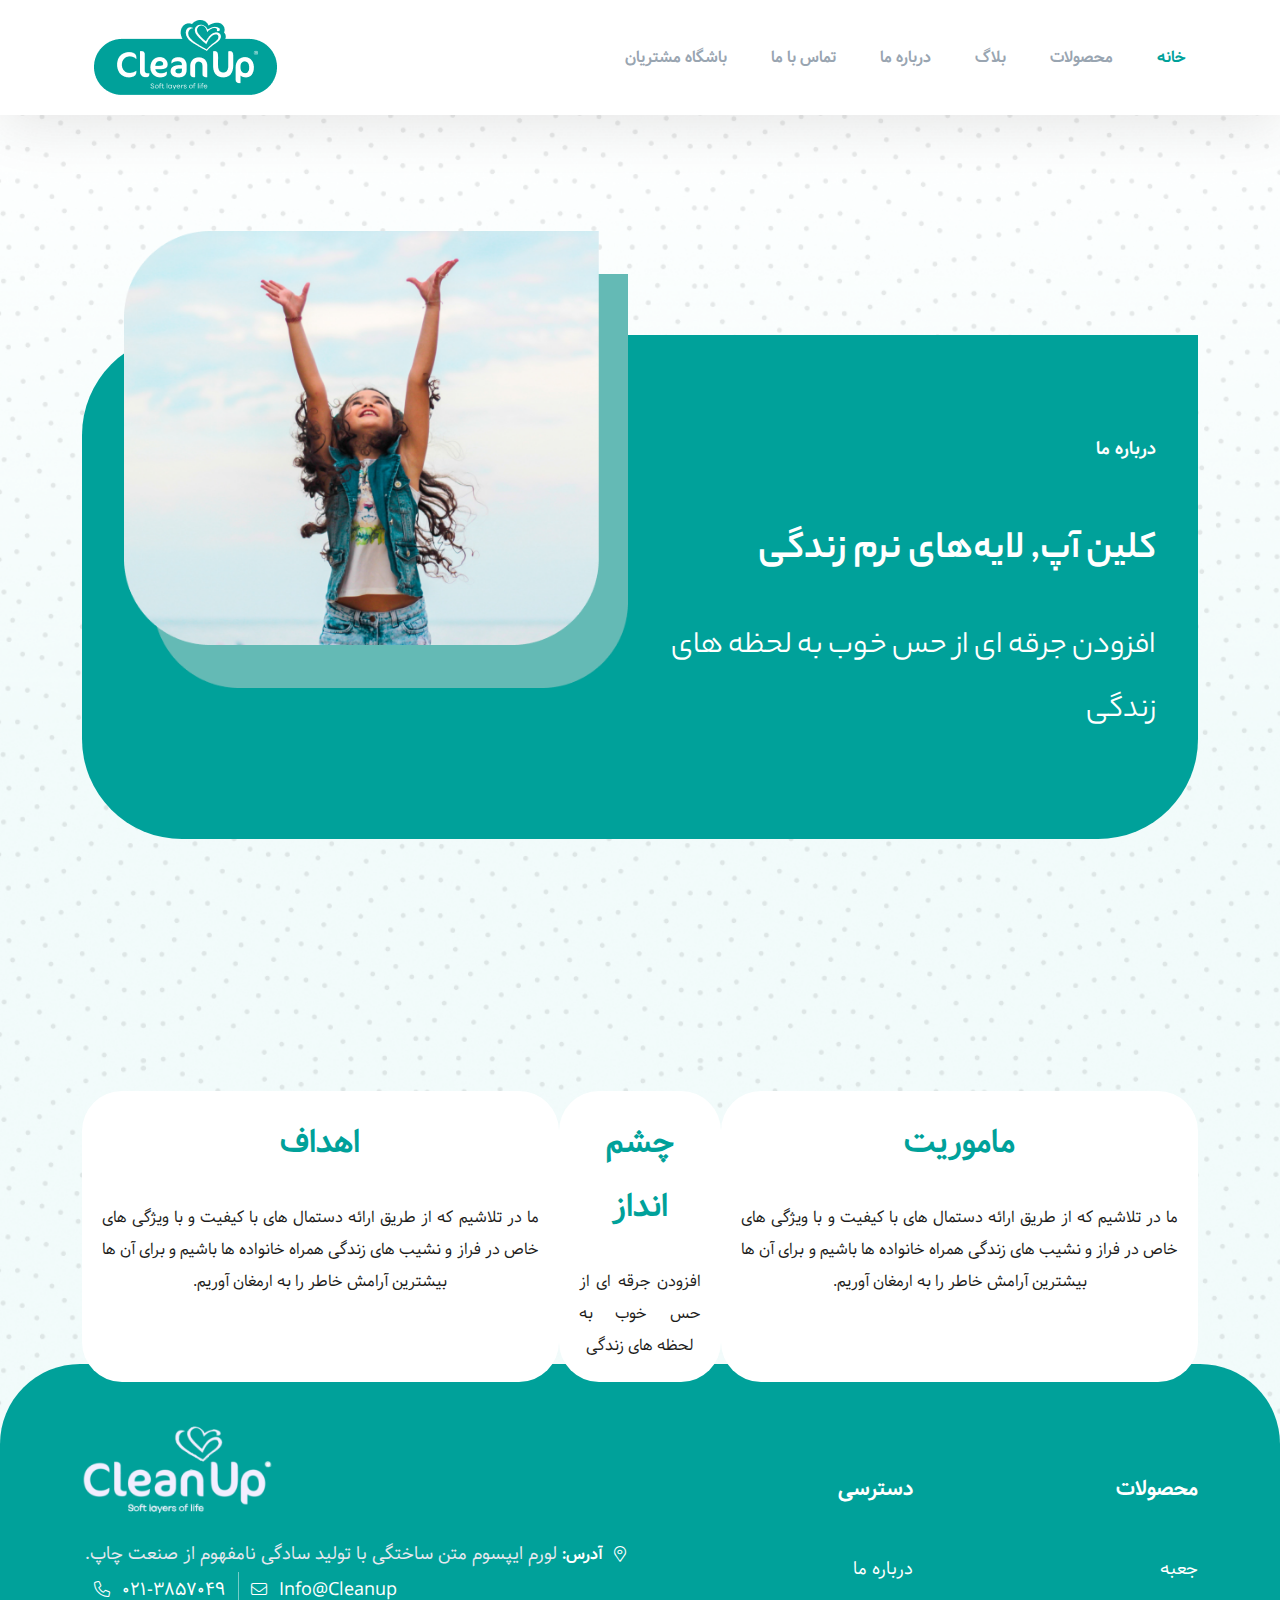
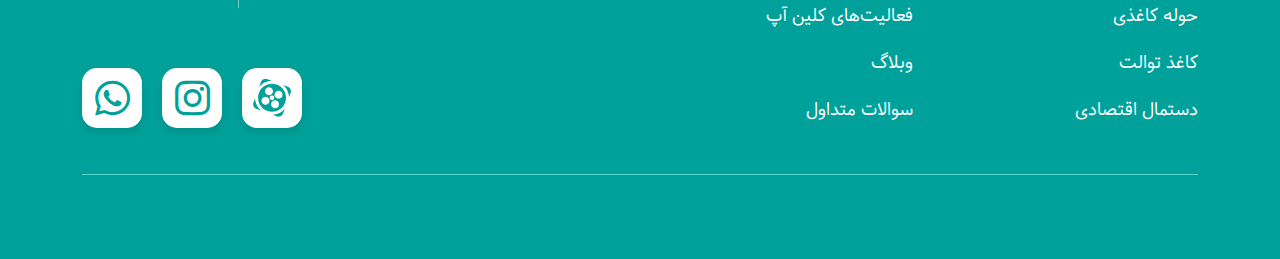
==== aboutUs.html @ 45593519 "commit v7" ====
<html lang="fa">
  <head>
    <meta charset="UTF-8" />
    <meta http-equiv="X-UA-Compatible" content="IE=edge" />
    <meta name="viewport" content="width=device-width, initial-scale=1.0" />
    <title>cleanUp</title>
    <link rel="icon" type="icon" href="assets/images/favicon.png" />
    <link rel="stylesheet" href="assets/css/bootstrap.min.css" />
    <link rel="stylesheet" href="assets/css/swiper.min.css" />
    <link rel="stylesheet" href="assets/css/harmony.css" />
    <link rel="stylesheet" href="assets/css/main.css" />
    <link rel="stylesheet" href="assets/css/responsive.css" />
    <link rel="stylesheet" href="assets/css/aos.css" />
    <style>
      body {
        background-image: url(./assets/images/singlePageBg.png);
        background-repeat: no-repeat;
        background-size: cover;
      }
      footer {
        margin-top: -50px;
      }
    </style>
  </head>
  <body>
    <!-- Design by Harmony Agency -->
    <div class="wrapper">
      <!-- header sticky -->
      <header>
        <div class="container">
          <nav class="mobileNav mobile">
            <i class="fa-solid fa-bars"></i>
            <a class="navbar-brand" href="#">
              <img src="assets/images/logo.png" loading="lazy" />
            </a>
          </nav>
          <!-- navbar -->
          <nav class="navbar desktop">
            <div class="container">
              <div class="navItems">
                <a href="#" class="active">خانه</a>
                <a href="#" data-toggle="collapse" data-target="#products"
                  >محصولات</a
                >
                <a href="#">بلاگ</a>
                <a href="#">درباره ما</a>
                <a href="#">تماس با ما</a>
                <a href="#">باشگاه مشتریان</a>
              </div>
              <a class="navbar-brand" href="#">
                <img src="assets/images/logo.png" loading="lazy" />
              </a>
            </div>
          </nav>
        </div>
      </header>

      <section id="starter">
        <div class="container">
          <div class="content">
            <div class="row">
              <div class="col-md-6">
                <p class="title">درباره ما</p>
                <h1 class="aboutUsTitle">کلین آپ, لایه‌های نرم زندگی</h1>
                <p class="aboutUsCaption">
                  افزودن جرقه ای از حس خوب به لحظه های زندگی
                </p>
              </div>
              <div class="col-md-6">
                <img
                  src="assets/images/aboutUsStarter.png"
                  alt=""
                  class="aboutUsImg"
                />
              </div>
            </div>
          </div>
        </div>
      </section>

      <section id="properies">
        <div class="container">
          <div class="content">
            <div class="property">
              <h2>ماموریت</h2>
              <p>
                ما در تلاشیم که از طریق ارائه دستمال های با کیفیت و با ویژگی های
                خاص در فراز و نشیب های زندگی همراه خانواده ها باشیم و برای آن ها
                بیشترین آرامش خاطر را به ارمغان آوریم.
              </p>
            </div>
            <div class="property">
              <h2>چشم انداز</h2>
              <p>افزودن جرقه ای از حس خوب به لحظه های زندگی</p>
            </div>
            <div class="property">
              <h2>اهداف</h2>
              <p>
                ما در تلاشیم که از طریق ارائه دستمال های با کیفیت و با ویژگی های
                خاص در فراز و نشیب های زندگی همراه خانواده ها باشیم و برای آن ها
                بیشترین آرامش خاطر را به ارمغان آوریم.
              </p>
            </div>
          </div>
        </div>
      </section>

      <!-- footer -->
      <footer>
        <div class="container">
          <div class="content">
            <div class="row">
              <div class="col-md-3 desktop">
                <div class="title">محصولات</div>
                <ul>
                  <li><a href="">جعبه</a></li>
                  <li><a href="">حوله کاغذی</a></li>
                  <li><a href="">کاغذ توالت</a></li>
                  <li><a href="">دستمال اقتصادی</a></li>
                </ul>
              </div>
              <div class="col-md-3 desktop">
                <div class="title">دسترسی</div>
                <ul>
                  <li><a href="">درباره ما</a></li>
                  <li><a href="">فعالیت‌های کلین آپ</a></li>
                  <li><a href="">وبلاگ</a></li>
                  <li><a href=""> سوالات متداول</a></li>
                </ul>
              </div>
              <div class="col-md-6">
                <img
                  src="assets/images/logo-footer.png"
                  alt=""
                  class="logo-footer"
                />
                <div class="address">
                  <i class="fa-light fa-location-dot"></i>
                  <p>
                    <strong>آدرس:</strong>
                    لورم ایپسوم متن ساختگی با تولید سادگی نامفهوم از صنعت چاپ.
                  </p>
                </div>
                <div class="connection">
                  <div class="connectionBox">
                    <p>Info@Cleanup</p>
                    <i class="fa-light fa-envelope"></i>
                  </div>
                  <div class="connectionBox">
                    <p>۰۲۱-۳۸۵۷۰۴۹</p>
                    <i class="fa-light fa-phone"></i>
                  </div>
                </div>
                <div class="socials">
                  <div class="socialsBox">
                    <a href="#">
                      <img src="./assets/images/aparat.png" alt="" />
                    </a>
                  </div>
                  <div class="socialsBox">
                    <a href="#">
                      <i class="fa-brands fa-instagram"></i>
                    </a>
                  </div>
                  <div class="socialsBox">
                    <a href="#">
                      <i class="fa-brands fa-whatsapp"></i>
                    </a>
                  </div>
                </div>
              </div>
            </div>
          </div>
          <div class="copyright">
            <a
              href="https://harmony.agency/?utm_source=designbyharmony&amp;utm_medium=badge&amp;utm_campaign=cleanUp-landing"
              target="_blank"
            >
              <span class="hover-company desktop">
                <img
                  src="assets/images/harmony-name.png"
                  loading="lazy"
                  alt=""
                />
              </span>
              <img
                class="harmonyLogo desktop"
                src="assets/images/harmony.png"
                loading="lazy"
                alt=""
              />
              <span class="hover-company desktop">Design by</span>
              <img
                src="assets/images/harmonyLogoMobile.png"
                alt=""
                class="mobile harmonyLogo"
              />
            </a>
          </div>
        </div>
      </footer>
    </div>

    <!-- Design by Harmony Agency -->

    <script src="assets/js/bootstrap.min.js"></script>
    <script src="assets/js/jquery.min.js"></script>
    <script src="assets/js/aos.js"></script>
    <script src="assets/js/swiper.min.js"></script>
    <script src="assets/js/harmony.js"></script>
  </body>
</html>
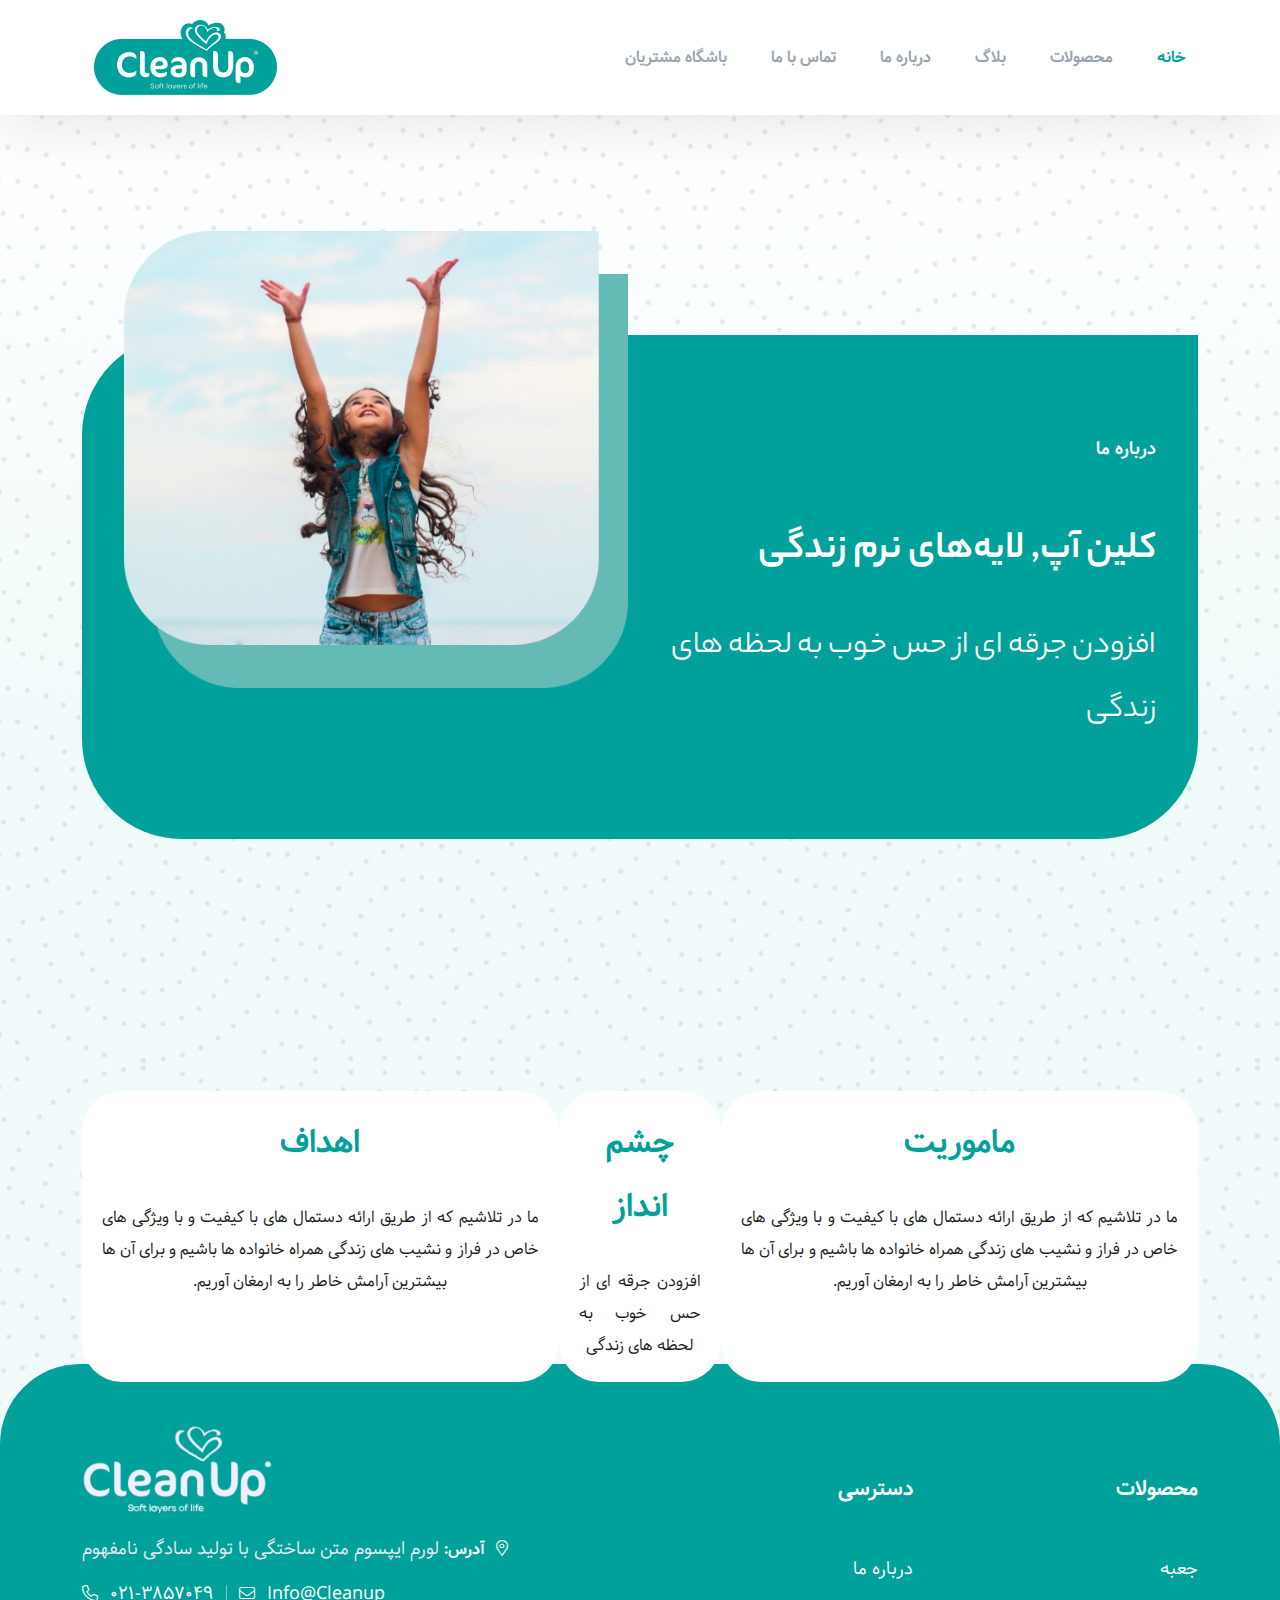
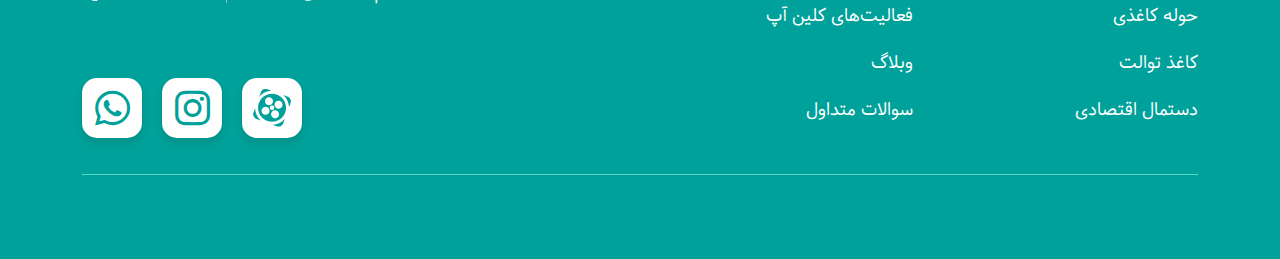
==== commit a24dcb1c: "commit v8" ====
--- a/aboutUs.html
+++ b/aboutUs.html
@@ -138,7 +138,7 @@
                   <i class="fa-light fa-location-dot"></i>
                   <p>
                     <strong>آدرس:</strong>
-                    لورم ایپسوم متن ساختگی با تولید سادگی نامفهوم از صنعت چاپ.
+                    لورم ایپسوم متن ساختگی با تولید سادگی نامفهوم
                   </p>
                 </div>
                 <div class="connection">
@@ -159,7 +159,7 @@
                   </div>
                   <div class="socialsBox">
                     <a href="#">
-                      <i class="fa-brands fa-instagram"></i>
+                      <i class="fab fa-instagram"></i>
                     </a>
                   </div>
                   <div class="socialsBox">
--- a/assets/css/main.css
+++ b/assets/css/main.css
@@ -61,14 +61,14 @@
 header .navbar-brand {
   padding: 0;
 }
-.stickyHeader {
+/* .stickyHeader {
   width: 100%;
   position: fixed;
   top: 0;
   z-index: 999;
   background: #ffffff;
   box-shadow: 0px 10px 55px rgba(0, 0, 0, 0.1);
-}
+} */
 
 /*============== Slider ==================*/
 #slide {
@@ -88,7 +88,7 @@
   color: #fff;
 }
 #slide h1 {
-  font-size: 68px;
+  font-size: 66px;
   font-weight: 700;
   margin-bottom: 50px;
   font-family: "Yekan-Bakh";
@@ -115,12 +115,25 @@
 }
 #slide .swiper-slide {
   display: flex;
+  max-height: 544px;
 }
 #slide .slider1 {
-  background-image: url(../images/slider1test.png);
+  background-image: url(../images/slider11.png);
   background-size: cover;
   background-repeat: no-repeat;
   border-radius: 0 0 80px 80px;
+  position: relative;
+}
+#slide .slider1 .slider1CloudLeft {
+  position: absolute;
+  top: -4%;
+  left: 2%;
+  max-width: 40%;
+}
+#slide .slider1 .slider1CloudRight {
+  position: absolute;
+  top: 0;
+  right: 0;
 }
 #slide .slideSwiper .swiper-button-next::after,
 #slide .slideSwiper .swiper-button-prev::after {
@@ -138,6 +151,8 @@
 }
 
 #slide .btnCall {
+  font-size: 18px;
+  font-weight: 700;
   margin-right: 0;
   background-color: #fff;
   color: #00a19a;
@@ -154,10 +169,9 @@
       rgba(57, 195, 187, 0.069) 60.29%,
       rgba(57, 195, 187, 0) 97.67%
     );
-  backdrop-filter: blur(30px);
   background-size: cover;
   background-repeat: no-repeat;
-  padding: 70px 0 130px;
+  padding: 0 0 160px;
 }
 #product h1 {
   color: #00a19a;
@@ -198,7 +212,7 @@
   justify-content: space-between;
 }
 .box:hover {
-  box-shadow: 0px 3px 7px rgba(0, 0, 0, 0.0509804);
+  box-shadow: 0px 5px 30px rgba(23, 143, 136, 0.3);
 }
 .box .imgBox {
   height: 100%;
@@ -238,8 +252,13 @@
 .box .card-footer .seeAll i {
   margin-right: 6px;
 }
-.boxSwiper {
+
+.boxSwiper,
+.economicalSwiper,
+.paperTowelSwiper,
+.toiletPaperSwiper {
   margin-bottom: 70px;
+  padding: 0 10px;
 }
 #product .swiper-wrapper {
   max-height: 400px;
@@ -249,7 +268,7 @@
   align-items: center;
 }
 #product .swiper-slide-active .box {
-  box-shadow: 0px 3px 20px rgb(23 143 136 / 30%);
+  box-shadow: 0px 5px 30px rgba(23, 143, 136, 0.3);
 }
 #product .swiper-slide {
   height: fit-content;
@@ -269,7 +288,6 @@
 
 /*================================ sectionCombine ================================*/
 #sectionCombine {
-  border-radius: 80px;
   background-image: url(../images/sectionCombineBg.png);
   background-repeat: no-repeat;
   position: relative;
@@ -319,7 +337,7 @@
 #banner .bannerSwiper {
   position: relative;
   display: flex;
-  padding: 0 0 70px;
+  padding: 0 0 80px;
 }
 
 #banner .swiper-horizontal > .swiper-pagination-bullets,
@@ -351,7 +369,7 @@
   padding: 10px;
   position: absolute;
   bottom: 0;
-  top: 95%;
+  top: 93%;
 }
 #banner .swiper-button-next::after,
 #banner .swiper-button-prev::after {
@@ -370,6 +388,7 @@
 .swiper-pagination .swiper-pagination-bullet {
   border: 1px solid #505860;
   background: transparent;
+  opacity: 1;
 }
 .swiper-pagination-bullet.swiper-pagination-bullet-active {
   border: none;
@@ -382,9 +401,10 @@
   background-size: cover;
   background-repeat: no-repeat;
   border-radius: 80px;
+  padding-bottom: 70px;
 }
 #event .btnCall {
-  margin-top: 60px;
+  margin-top: 48px;
 }
 #event .eventBox {
   background: #ffffff;
@@ -446,7 +466,7 @@
   right: 0;
   left: 0;
   bottom: 0;
-  background: rgba(0, 161, 154, 0.5);
+  background: rgba(0, 161, 154, 0.8);
   border-radius: 40px;
   opacity: 0;
   display: flex;
@@ -475,14 +495,15 @@
 }
 #event .content:hover .boxHover {
   opacity: 1;
+  transition: all 0.7s;
 }
 #event .socialsBox {
   margin: 0 auto;
 }
 /*================================ About ================================*/
 #about {
-  padding: 0;
-  margin: 80px auto 100px;
+  padding: 136px 0 143px;
+  margin: 0;
 }
 #about h1 {
   color: #00a19a;
@@ -496,7 +517,7 @@
   color: #000000;
   font-weight: 400;
   font-size: 16px;
-  margin-bottom: 80px;
+  margin-bottom: 65px;
   line-height: 37px;
 }
 #about .btnCall {
@@ -536,8 +557,8 @@
 footer .address {
   display: flex;
   flex-direction: row;
-  align-items: center;
-  justify-content: center;
+  align-items: baseline;
+  justify-content: flex-end;
 }
 footer .address i {
   color: #fff;
@@ -550,6 +571,7 @@
   color: #e6e8ef;
   display: inline-block;
   text-align: right;
+  line-height: 1.2;
 }
 footer .address strong {
   margin-bottom: 0;
@@ -567,20 +589,23 @@
   display: flex;
   flex-direction: row;
   justify-content: flex-end;
-  margin-bottom: 60px;
+  margin: 25px 0 75px;
 }
 footer .connection .connectionBox {
   padding: 0 12px;
   line-height: 1;
 }
+
 footer .connection .connectionBox:last-child {
   border-right: 1px solid rgba(255, 255, 255, 0.46);
+  padding-left: 0;
 }
 footer .connection .connectionBox p {
   display: inline-block;
   margin: 0 0 0 8px;
   font-weight: 400;
   font-size: 18px;
+  line-height: 0.9;
 }
 footer .col-md-6 {
   text-align: left;
@@ -1091,7 +1116,6 @@
   background: #ffffff;
   border-radius: 40px;
   padding: 20px;
-
 }
 #properies .property h2 {
   font-weight: 700;
--- a/assets/css/responsive.css
+++ b/assets/css/responsive.css
@@ -40,6 +40,9 @@
     max-width: 90px;
   }
   /*================================ slide ================================*/
+  #slide {
+    background: rgba(57, 195, 187, 0.069) 97.29%;
+  }
   #slide .swiper-wrapper {
     max-height: 550px;
   }
@@ -60,10 +63,10 @@
   }
   #slide .container {
     position: unset;
-    padding-top: 0;
+    padding: 0 15px;
   }
   #slide .slideSwiper {
-    padding-bottom: 30px;
+    padding-bottom: 45px;
   }
   #slide .swiper-slide {
     display: flex;
@@ -83,7 +86,7 @@
     left: 0;
     top: unset;
     right: 0;
-    bottom: -8%;
+    bottom: -6%;
     max-width: 80%;
     z-index: 1000;
     margin: 0 auto;
@@ -104,6 +107,8 @@
     background: #ffffff;
     color: #00a19a;
     margin-right: 0;
+    font-weight: 700;
+    font-size: 12px;
   }
 
   /*================================ product ================================*/
@@ -111,9 +116,25 @@
     padding-bottom: 100px;
     background: linear-gradient(
       0deg,
-      rgb(57 195 187 / 6%) 60.29%,
-      rgba(57, 195, 187, 0) 97.67%
+      rgba(57, 195, 187, 0.069) 97.29%,
+      rgba(57, 195, 187, 0.067) 97.67%
     );
+    position: relative;
+  }
+  #product .section-title {
+    position: relative;
+  }
+  #product .productCloudTop {
+    position: absolute;
+    top: -20px;
+    left: -20px;
+    max-width: 20%;
+  }
+  #product .productCloudBottom {
+    position: absolute;
+    bottom: 17%;
+    right: 0px;
+    max-width: 20%;
   }
   #product .container {
     padding: 0 14px 0 0;
@@ -159,6 +180,7 @@
   }
   .bottomCloud {
     max-width: 40%;
+    left: -15%;
   }
   /*================================ sectionCombine ================================*/
 
@@ -227,6 +249,9 @@
   }
 
   /*================================ event ================================*/
+  #event {
+    padding-bottom: 40px;
+  }
   #event .row {
     flex-wrap: nowrap;
     overflow-x: scroll;
@@ -270,12 +295,13 @@
   }
   /*================================ about ================================*/
   #about {
-    margin: 60px auto;
+    margin: 0 auto;
+    padding: 60px 0 90px;
   }
   #about h1 {
     font-weight: 700;
     font-size: 21px;
-    margin-bottom: 25px;
+    margin-bottom: 20px;
   }
   #about p {
     font-weight: 400;
@@ -328,6 +354,8 @@
   }
   footer .socials {
     justify-content: space-evenly;
+    max-width: 70%;
+    margin: 0 auto;
   }
   footer .content {
     padding: 0 15px 44px;
@@ -338,6 +366,7 @@
   footer .address {
     margin-bottom: 20px;
     align-items: flex-start;
+    justify-content: center;
   }
   footer .address i {
     margin-left: 3px;
@@ -348,10 +377,18 @@
   }
 
   /* box */
+  #product .swiper-slide-active .box {
+    box-shadow: none;
+  }
   .box {
     padding: 0;
     width: 250px;
     height: 313px;
+    box-shadow: 0px 3px 7px rgba(0, 0, 0, 0.0509804);
+  }
+
+  .box .imgBox {
+    padding: 0 20px;
   }
   .box .card-footer {
     padding: 27px 13px;
@@ -372,7 +409,7 @@
   }
   #categoryBanner .content {
     border-radius: 0px 0px 0px 80px;
-    padding: 120px 15px 32px;
+    padding: 120px 17px 32px;
     position: relative;
   }
   #categoryBanner .content .categoryImg {
@@ -493,7 +530,7 @@
   }
   #singleProduct #productImg-tabContent {
     width: 100%;
-    min-height: 150px;
+    min-height: 175px;
   }
   #singleProduct .productContent {
     width: 100%;
@@ -568,6 +605,7 @@
   }
   .testimonialSwiper .top img {
     max-width: 30%;
+    margin-top: 5px;
   }
   .testimonialSwiper .swiper-slide .caption {
     font-size: 14px;
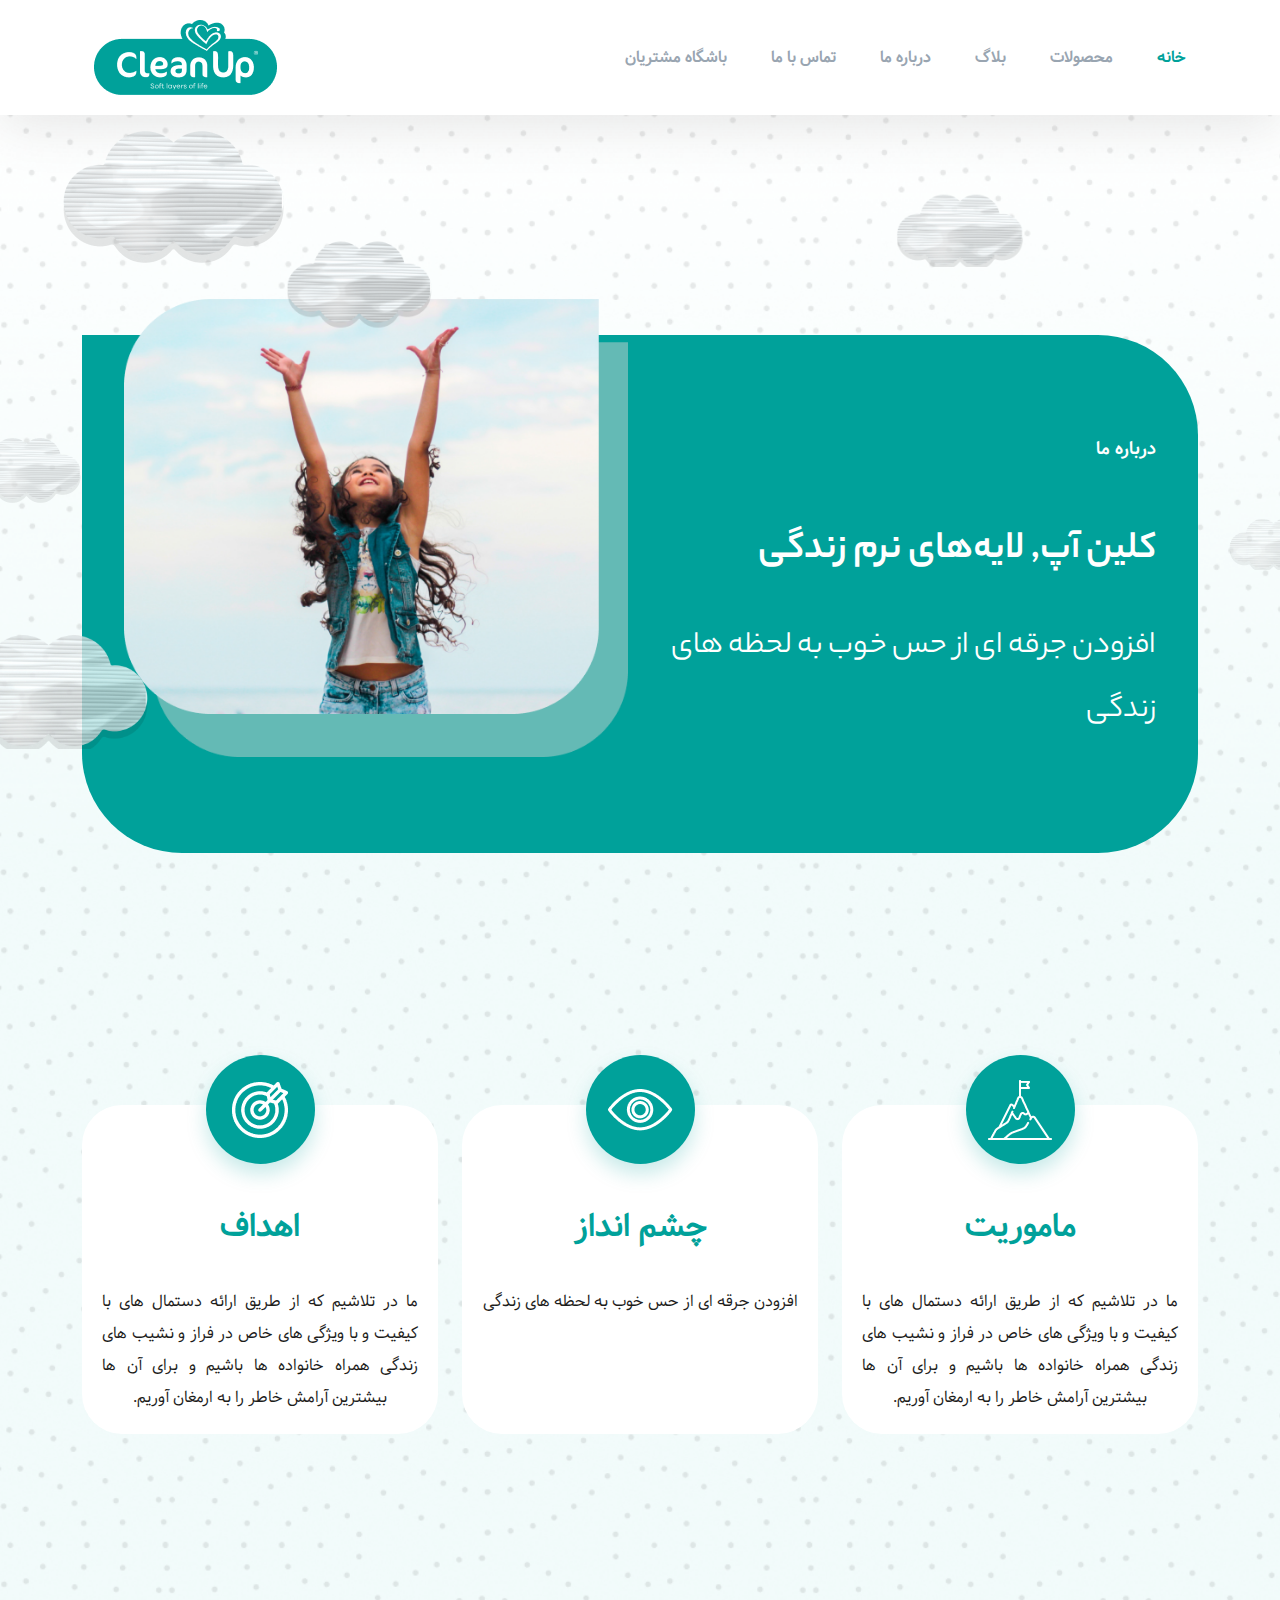
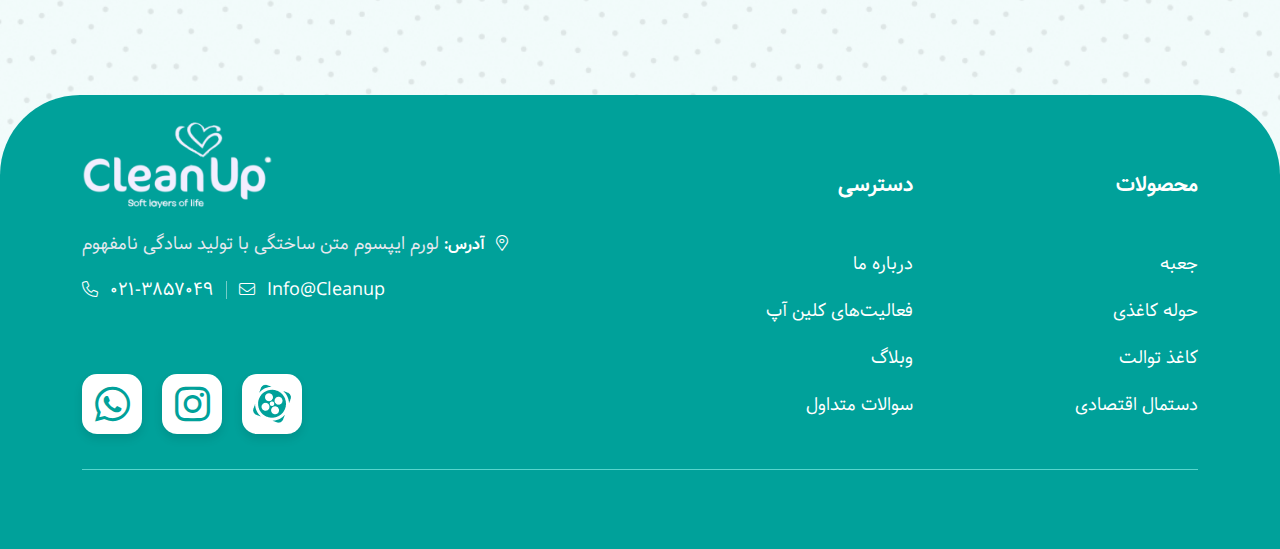
==== commit 5bddeded: "commit v9" ====
--- a/aboutUs.html
+++ b/aboutUs.html
@@ -56,6 +56,13 @@
       </header>
 
       <section id="starter">
+        <img
+          src="./assets/images/cloudAboutLeft.png"
+          alt=""
+          class="cloudAboutLeft"
+        />
+        <img src="./assets/images/cloud.png" alt="" class="cloudRight" />
+        <img src="./assets/images/cloud.png" alt="" class="cloudRightHalf" />
         <div class="container">
           <div class="content">
             <div class="row">
@@ -74,35 +81,59 @@
                 />
               </div>
             </div>
+            <img
+              src="./assets/images/cloud.png"
+              alt=""
+              class="cloudLeftSingle"
+            />
           </div>
         </div>
       </section>
 
       <section id="properies">
         <div class="container">
-          <div class="content">
-            <div class="property">
-              <h2>ماموریت</h2>
-              <p>
-                ما در تلاشیم که از طریق ارائه دستمال های با کیفیت و با ویژگی های
-                خاص در فراز و نشیب های زندگی همراه خانواده ها باشیم و برای آن ها
-                بیشترین آرامش خاطر را به ارمغان آوریم.
-              </p>
-            </div>
-            <div class="property">
-              <h2>چشم انداز</h2>
-              <p>افزودن جرقه ای از حس خوب به لحظه های زندگی</p>
-            </div>
-            <div class="property">
-              <h2>اهداف</h2>
-              <p>
-                ما در تلاشیم که از طریق ارائه دستمال های با کیفیت و با ویژگی های
-                خاص در فراز و نشیب های زندگی همراه خانواده ها باشیم و برای آن ها
-                بیشترین آرامش خاطر را به ارمغان آوریم.
-              </p>
+          <div class="content row">
+            <div class="col-4">
+              <div class="property">
+                <div class="propertyImg">
+                  <img src="./assets/images/propertyMission.png" alt="" />
+                </div>
+                <h2>ماموریت</h2>
+                <p>
+                  ما در تلاشیم که از طریق ارائه دستمال های با کیفیت و با ویژگی
+                  های خاص در فراز و نشیب های زندگی همراه خانواده ها باشیم و برای
+                  آن ها بیشترین آرامش خاطر را به ارمغان آوریم.
+                </p>
+              </div>
+            </div>
+            <div class="col-4">
+              <div class="property">
+                <div class="propertyImg">
+                  <img src="./assets/images/propertyVision.png" alt="" />
+                </div>
+                <h2>چشم انداز</h2>
+                <p>افزودن جرقه ای از حس خوب به لحظه های زندگی</p>
+              </div>
+            </div>
+            <div class="col-4">
+              <div class="property">
+                <div class="propertyImg">
+                  <img src="./assets/images/propertyTarget.png" alt="" />
+                </div>
+                <h2>اهداف</h2>
+                <p>
+                  ما در تلاشیم که از طریق ارائه دستمال های با کیفیت و با ویژگی
+                  های خاص در فراز و نشیب های زندگی همراه خانواده ها باشیم و برای
+                  آن ها بیشترین آرامش خاطر را به ارمغان آوریم.
+                </p>
+              </div>
             </div>
           </div>
         </div>
+      </section>
+
+      <section id="about">
+        <div class="container"></div>
       </section>
 
       <!-- footer -->
@@ -134,6 +165,68 @@
                   alt=""
                   class="logo-footer"
                 />
+                <div class="productFooter mobile">
+                  <div class="accordion" id="accordionExample">
+                    <div class="accordion-item">
+                      <h2 class="accordion-header" id="headingOne">
+                        <button
+                          class="accordion-button"
+                          type="button"
+                          data-bs-toggle="collapse"
+                          data-bs-target="#collapseOne"
+                          aria-expanded="true"
+                          aria-controls="collapseOne"
+                        >
+                          محصولات
+                        </button>
+                      </h2>
+                      <div
+                        id="collapseOne"
+                        class="accordion-collapse collapse show"
+                        aria-labelledby="headingOne"
+                        data-bs-parent="#accordionExample"
+                      >
+                        <div class="accordion-body">
+                          <ul>
+                            <li>جعبه</li>
+                            <li>حوله کاغذی</li>
+                            <li>کاغذ توالت</li>
+                            <li>دستمال اقتصادی</li>
+                          </ul>
+                        </div>
+                      </div>
+                    </div>
+                    <div class="accordion-item">
+                      <h2 class="accordion-header" id="headingTwo">
+                        <button
+                          class="accordion-button collapsed"
+                          type="button"
+                          data-bs-toggle="collapse"
+                          data-bs-target="#collapseTwo"
+                          aria-expanded="false"
+                          aria-controls="collapseTwo"
+                        >
+                          دسترسی
+                        </button>
+                      </h2>
+                      <div
+                        id="collapseTwo"
+                        class="accordion-collapse collapse"
+                        aria-labelledby="headingTwo"
+                        data-bs-parent="#accordionExample"
+                      >
+                        <div class="accordion-body">
+                          <ul>
+                            <li>درباره ما</li>
+                            <li>فعالیت‌های کلین آپ</li>
+                            <li>وبلاگ</li>
+                            <li>سوالات متداول</li>
+                          </ul>
+                        </div>
+                      </div>
+                    </div>
+                  </div>
+                </div>
                 <div class="address">
                   <i class="fa-light fa-location-dot"></i>
                   <p>
--- a/assets/css/main.css
+++ b/assets/css/main.css
@@ -76,7 +76,7 @@
   background: rgb(57 195 187 / 0%);
 }
 #slide .slideSwiper {
-  padding-bottom: 50px;
+  padding-bottom: 0;
 }
 #slide .container {
   display: flex;
@@ -198,7 +198,10 @@
   border-bottom: 2px solid #00a19a;
   color: #00a19a;
 }
-
+#product .nav-pills .nav-link.active img {
+  filter: brightness(0) saturate(100%) invert(42%) sepia(29%) saturate(3031%)
+    hue-rotate(146deg) brightness(94%) contrast(101%);
+}
 .box {
   background: #ffffff;
   box-shadow: 0px 3px 7px rgba(0, 0, 0, 0.0509804);
@@ -223,7 +226,7 @@
 }
 
 .box img {
-  max-width: 60%;
+  max-width: 80%;
   height: fit-content;
 }
 .box .card-footer {
@@ -474,6 +477,7 @@
   align-items: center;
   justify-content: center;
   z-index: 999;
+  transition: all 0.7s;
 }
 #event .boxHover img {
   margin-bottom: 20px;
@@ -493,6 +497,9 @@
   color: #00a19a;
   font-size: 38px;
 }
+#event .content {
+  transition: all 0.7s;
+}
 #event .content:hover .boxHover {
   opacity: 1;
   transition: all 0.7s;
@@ -527,7 +534,7 @@
 
 footer {
   background-color: #00a19a;
-  padding: 60px 0 30px;
+  padding: 25px 30px;
   border-radius: 80px 80px 0 0;
 }
 footer .col-md-3 {
@@ -700,6 +707,9 @@
 }
 
 /* main */
+#main {
+  padding-top: 0;
+}
 #main .container {
   max-width: 1320px;
 }
@@ -802,16 +812,12 @@
   align-items: center;
   margin-bottom: 100px;
 }
-/* #main .swiper-slide.swiper-slide-active .box {
-  box-shadow: 0px 10px 50px rgba(23, 143, 136, 0.3);
-} */
 
 /* =========================================== singleProduct styles =========================================== */
 #singleProduct {
-  /* background-image: url(../images/singlePageBg.png); */
   background-repeat: no-repeat;
   background-size: cover;
-  padding: 100px 0 200px;
+  padding: 100px 0 220px;
   margin-bottom: 0;
 }
 #singleProduct .container {
@@ -835,7 +841,7 @@
 }
 #singleProduct .productContent {
   width: 49%;
-  padding: 30px 30px 0 10px;
+  padding: 30px 30px 0 0;
 }
 #singleProduct .productImg {
   padding: 70px 50px 90px;
@@ -897,7 +903,8 @@
   margin-bottom: 70px;
 }
 .productContent .property {
-  margin-left: 80px;
+  margin-left: 60px;
+  text-align: center;
 }
 .productContent .property span {
   width: 67px;
@@ -1069,13 +1076,20 @@
 /* =========================================== aboutUs styles =========================================== */
 #starter {
   padding: 220px 0;
+  position: relative;
+}
+#starter .cloudAboutLeft {
+  position: absolute;
+  left: -3%;
+  top: 0%;
 }
 #starter .content {
   background: #00a19a;
-  border-radius: 100px 0px 100px 100px;
+  border-radius: 0 100px 100px 100px;
   padding: 96px 42px;
   text-align: right;
   text-align-last: right;
+  position: relative;
 }
 #starter .content .title {
   font-weight: 700;
@@ -1106,7 +1120,25 @@
 #starter .aboutUsImg {
   margin-top: -200px;
 }
-
+#starter .cloudRight {
+  position: absolute;
+  max-width: 10%;
+  right: 20%;
+  top: 8%;
+}
+#starter .cloudRightHalf {
+  position: absolute;
+  opacity: 0.6;
+  max-width: 7%;
+  right: -3%;
+  top: 42%;
+}
+#starter .cloudLeftSingle {
+  position: absolute;
+  left: -12%;
+  bottom: 20%;
+  max-width: 18%;
+}
 /* properies */
 #properies .content {
   display: flex;
@@ -1115,7 +1147,9 @@
 #properies .property {
   background: #ffffff;
   border-radius: 40px;
-  padding: 20px;
+  padding: 90px 20px 20px;
+  position: relative;
+  height: 100%;
 }
 #properies .property h2 {
   font-weight: 700;
@@ -1131,3 +1165,19 @@
   text-align: justify;
   text-align-last: center;
 }
+#properies .propertyImg {
+  width: 109px;
+  height: 109px;
+  background: #00a19a;
+  box-shadow: 0px 10px 20px rgba(0, 161, 154, 0.22);
+  position: absolute;
+  top: -15%;
+  left: 0;
+  right: 0;
+  margin: 0 auto;
+  border-radius: 50%;
+  text-align: center;
+  display: flex;
+  align-items: center;
+  justify-content: center;
+}
--- a/assets/css/responsive.css
+++ b/assets/css/responsive.css
@@ -1,5 +1,5 @@
-/*============== mobile abd tablet ==================*/
-@media screen and (max-width: 768px) {
+/*============== mobile ==================*/
+@media screen and (max-width: 767px) {
   .btnCall {
     height: 36px;
     margin: 0 auto;
@@ -114,6 +114,7 @@
   /*================================ product ================================*/
   #product {
     padding-bottom: 100px;
+    padding-top: 70px;
     background: linear-gradient(
       0deg,
       rgba(57, 195, 187, 0.069) 97.29%,
@@ -375,7 +376,70 @@
     font-weight: 400;
     font-size: 12px;
   }
-
+  footer .logo-footer {
+    margin-bottom: 30px;
+  }
+  footer .productFooter {
+    margin-bottom: 30px;
+  }
+  footer .accordion-item {
+    background: transparent;
+    box-shadow: none;
+    border-top: 1px solid rgba(88, 213, 205, 0.3);
+    border-bottom: 1px solid rgba(88, 213, 205, 0.3);
+    border-left: none;
+    border-right: none;
+    border-radius: 0;
+  }
+
+  footer .accordion-body {
+    margin: 0;
+    padding: 0;
+    color: #fff;
+  }
+  footer .accordion-header {
+    margin: 0;
+  }
+  footer .accordion-button {
+    background: transparent !important;
+    color: #fff;
+    font-weight: 700;
+    font-size: 14px;
+    padding: 25px 0 25px 0;
+    justify-content: space-between;
+    border-radius: 0;
+  }
+  footer .accordion-button:focus {
+    box-shadow: none;
+  }
+
+  footer .accordion-button::after {
+    margin-left: 0;
+    background-image: url("data:image/svg+xml,%3csvg viewBox='0 0 16 16' fill='%23333' xmlns='http://www.w3.org/2000/svg'%3e%3cpath fill-rule='evenodd' d='M8 0a1 1 0 0 1 1 1v6h6a1 1 0 1 1 0 2H9v6a1 1 0 1 1-2 0V9H1a1 1 0 0 1 0-2h6V1a1 1 0 0 1 1-1z' clip-rule='evenodd'/%3e%3c/svg%3e");
+    filter: brightness(0) invert(1);
+
+    transform: scale(0.4) !important;
+  }
+  footer .accordion-button:not(.collapsed) {
+    color: #fff;
+    box-shadow: none;
+  }
+  .accordion-button:not(.collapsed)::after {
+    background-image: url("data:image/svg+xml,%3csvg viewBox='0 0 16 16' fill='%23333' xmlns='http://www.w3.org/2000/svg'%3e%3cpath fill-rule='evenodd' d='M0 8a1 1 0 0 1 1-1h14a1 1 0 1 1 0 2H1a1 1 0 0 1-1-1z' clip-rule='evenodd'/%3e%3c/svg%3e");
+    filter: brightness(0) invert(1);
+  }
+
+  footer ul {
+    padding: 0 40px 0 0;
+  }
+  footer ul li {
+    color: #ffffff;
+    font-weight: 400;
+    font-size: 12px;
+    text-align: right;
+    text-align-last: right;
+    margin-bottom: 16px;
+  }
   /* box */
   #product .swiper-slide-active .box {
     box-shadow: none;
@@ -620,3 +684,116 @@
     font-size: 14px;
   }
 }
+
+/*============== tablet ==================*/
+
+@media screen and (min-width: 768px) and (max-width: 1024px) {
+  .mobileNav {
+    display: none;
+  }
+  .navbar {
+    display: flex;
+  }
+  .btnCall {
+    font-weight: 700;
+    font-size: 16px;
+  }
+  header .navbar .navItems a {
+    font-weight: 600;
+    font-size: 16px;
+    margin-left: 20px;
+  }
+  #slide h1 {
+    font-weight: 700;
+    font-size: 48px;
+  }
+  #slide p {
+    font-weight: 400;
+    font-size: 16px;
+    max-width: 70%;
+  }
+  #slide .btnCall {
+    font-weight: 700;
+    font-size: 16px;
+  }
+  #slide .picture {
+    max-width: 50%;
+    bottom: -10%;
+  }
+  #slide .swiper-wrapper {
+    max-height: 600px;
+  }
+  #slide .swiper-pagination {
+    display: none;
+  }
+  #slide .slider1 .slider1CloudLeft {
+    display: block;
+    top: 2%;
+  }
+  .box {
+    width: 244px;
+    height: 313px;
+  }
+  .box .card-footer .category {
+    font-weight: 400;
+    font-size: 14px;
+  }
+  .box .card-footer .seeAll {
+    font-weight: 400;
+    font-size: 14px;
+  }
+  #banner .swiper-button-next,
+  #banner .swiper-button-prev {
+    display: none;
+  }
+  #banner .swiper-horizontal > .swiper-pagination-bullets,
+  #banner .swiper-pagination-bullets.swiper-pagination-horizontal,
+  #banner .swiper-pagination-custom,
+  #banner .swiper-pagination-fraction {
+    left: 0;
+  }
+  #product .nav-pills {
+    flex-wrap: nowrap;
+    overflow-x: scroll;
+    margin-bottom: 20px;
+  }
+  #product {
+    padding-top: 70px;
+  }
+  #product .nav-pills .nav-link .box-cat {
+    font-weight: 700;
+    font-size: 14px;
+    white-space: nowrap;
+  }
+  .productCloudTop,
+  .productCloudBottom {
+    display: none;
+  }
+  .topCloud {
+    position: absolute;
+    top: -10%;
+    left: 6%;
+    max-width: 40%;
+  }
+  footer .col-md-3 {
+    display: block;
+  }
+  #about .col-md-6 {
+    display: flex;
+    flex-direction: column;
+    align-items: center;
+    justify-content: center;
+  }
+  #event .eventBox2 .logoPost {
+    max-width: 50%;
+  }
+  #event .eventBox2 p {
+    bottom: 30px;
+  }
+  #event .eventBox2 .logoPost {
+    top: 20px;
+  }
+  .productFooter {
+    display: none;
+  }
+}
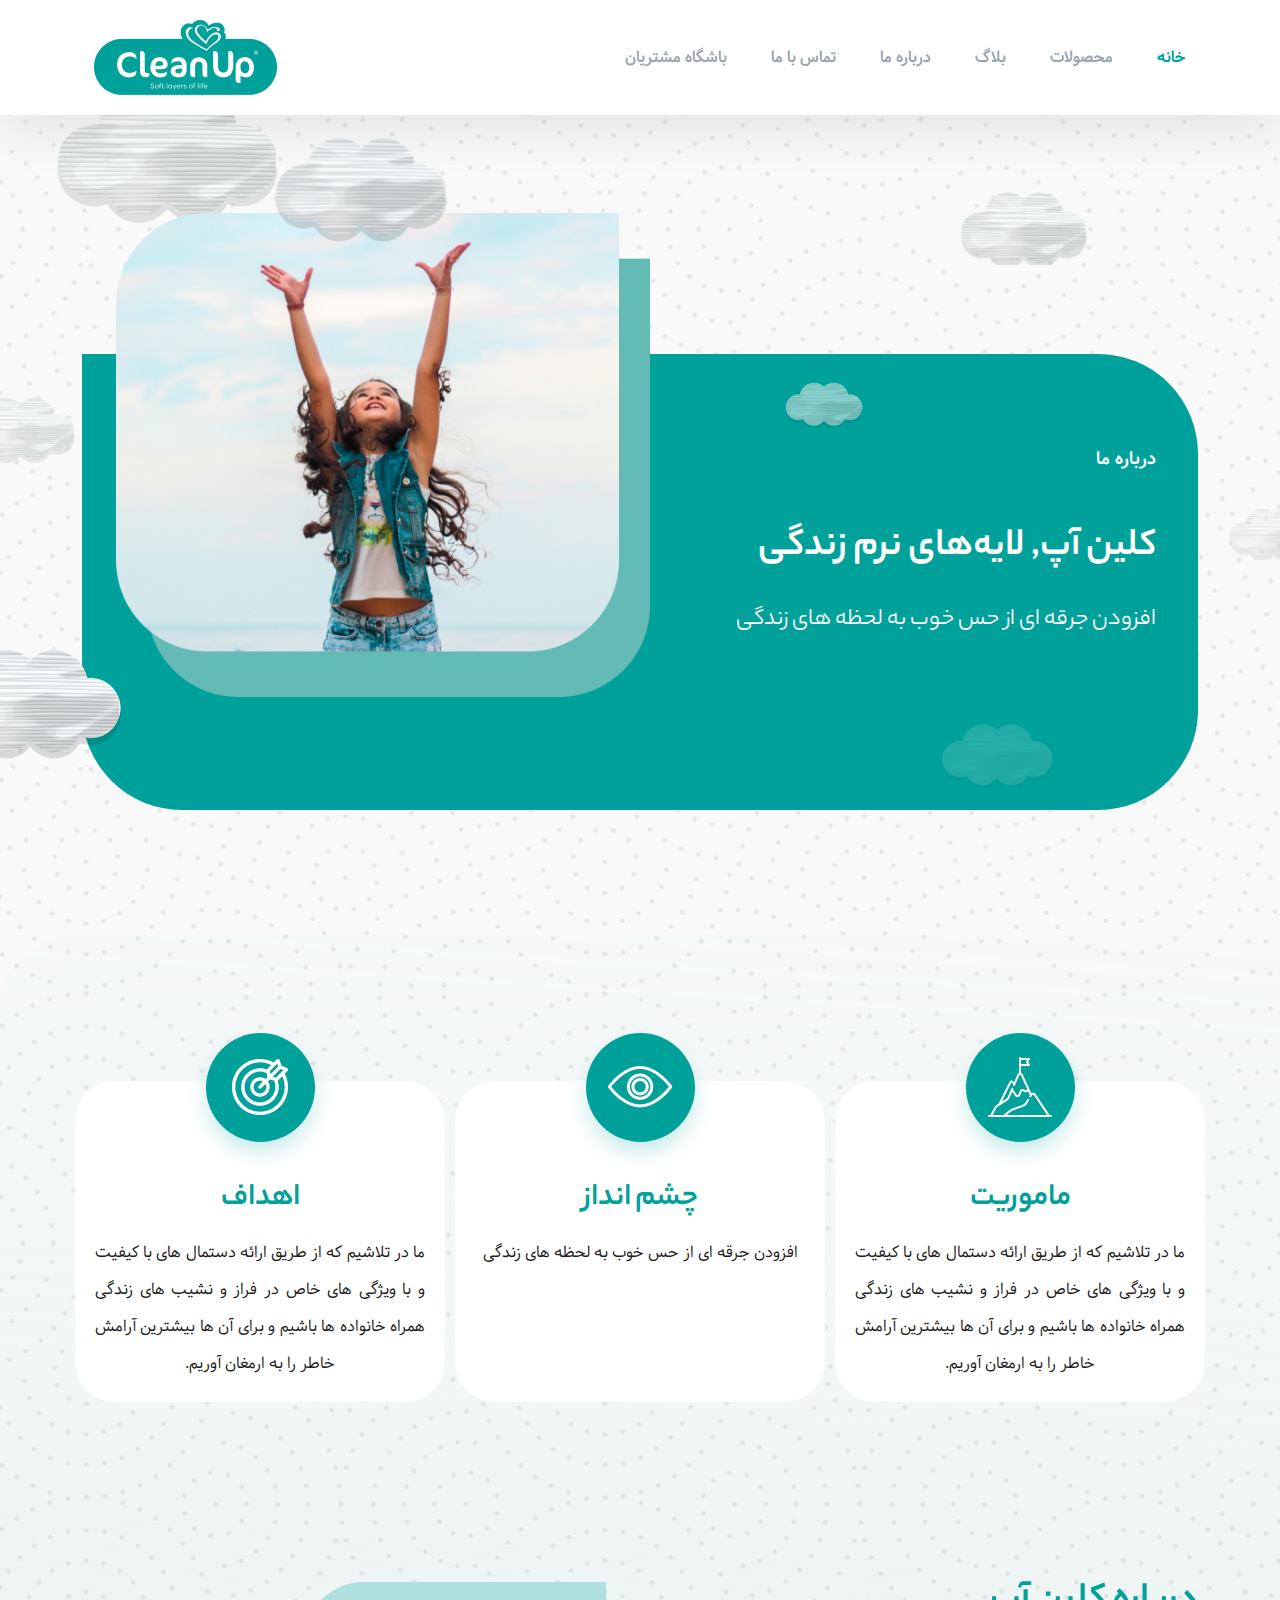
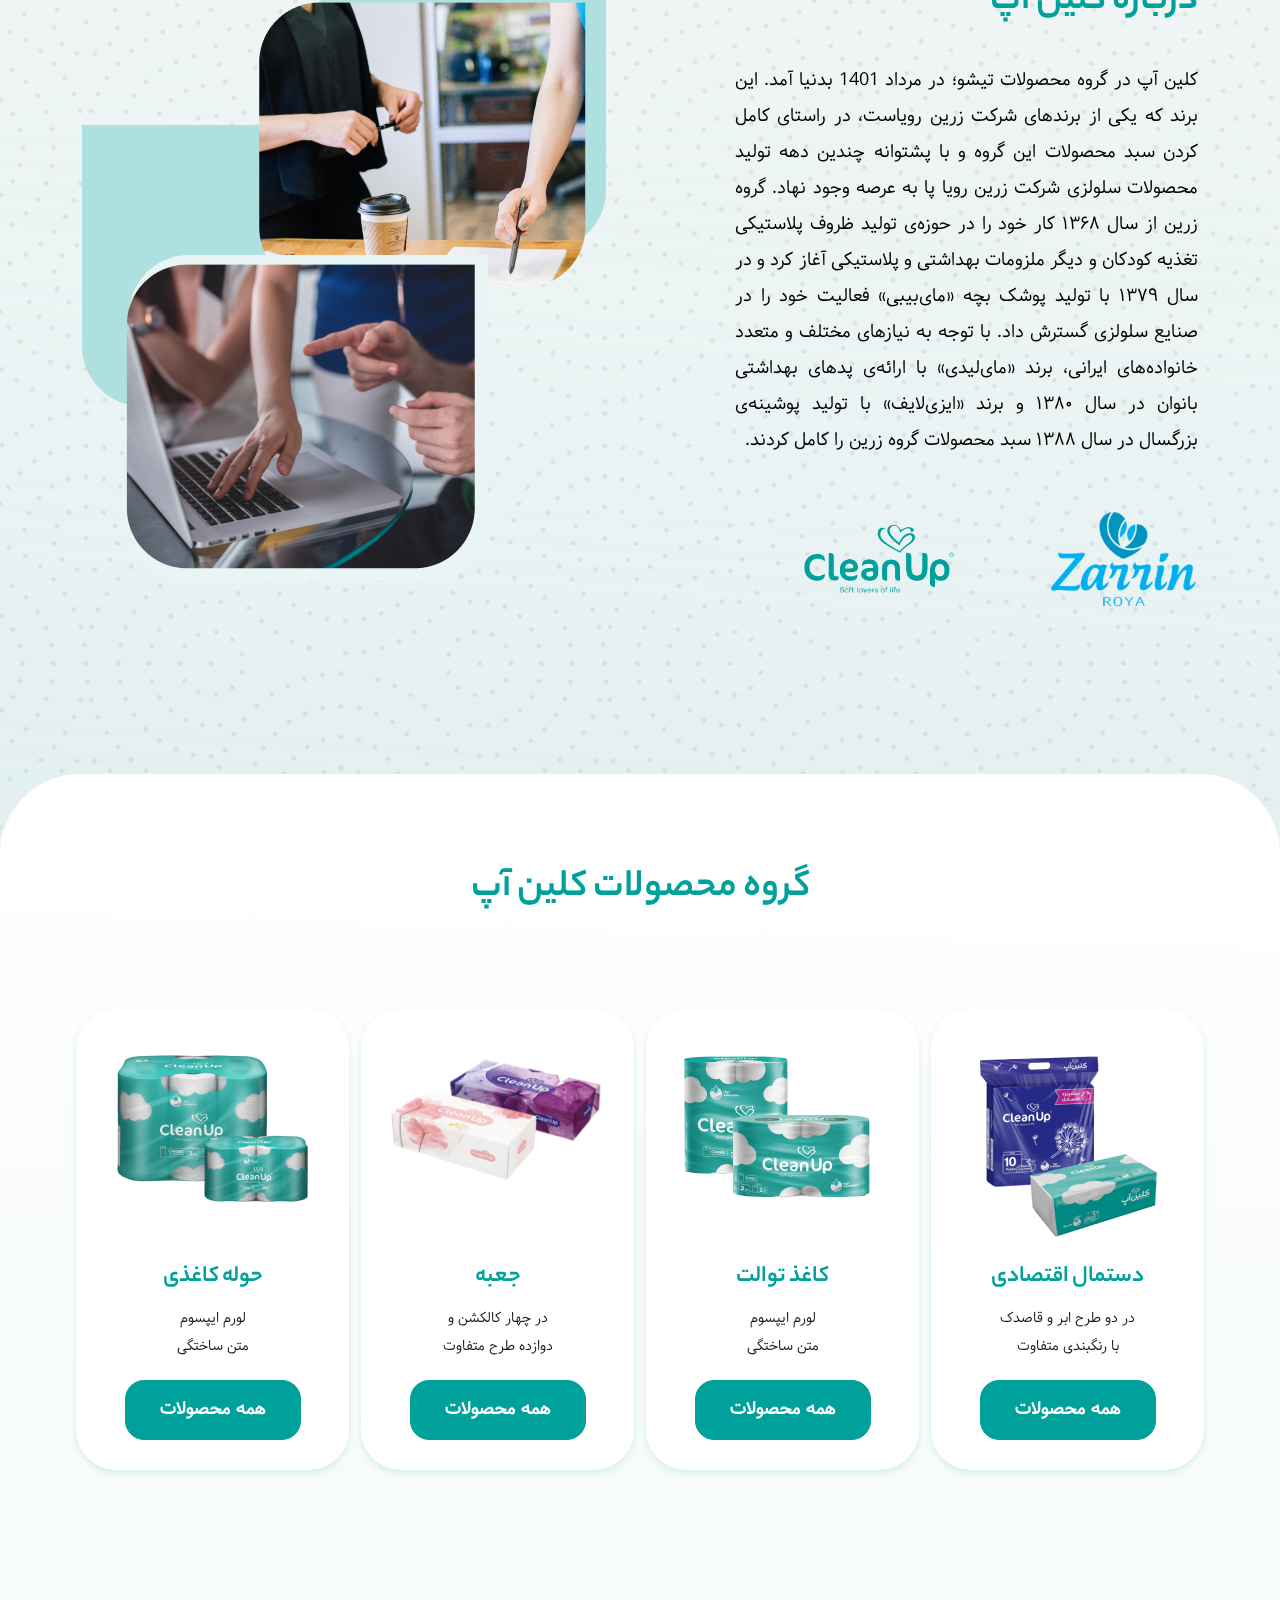
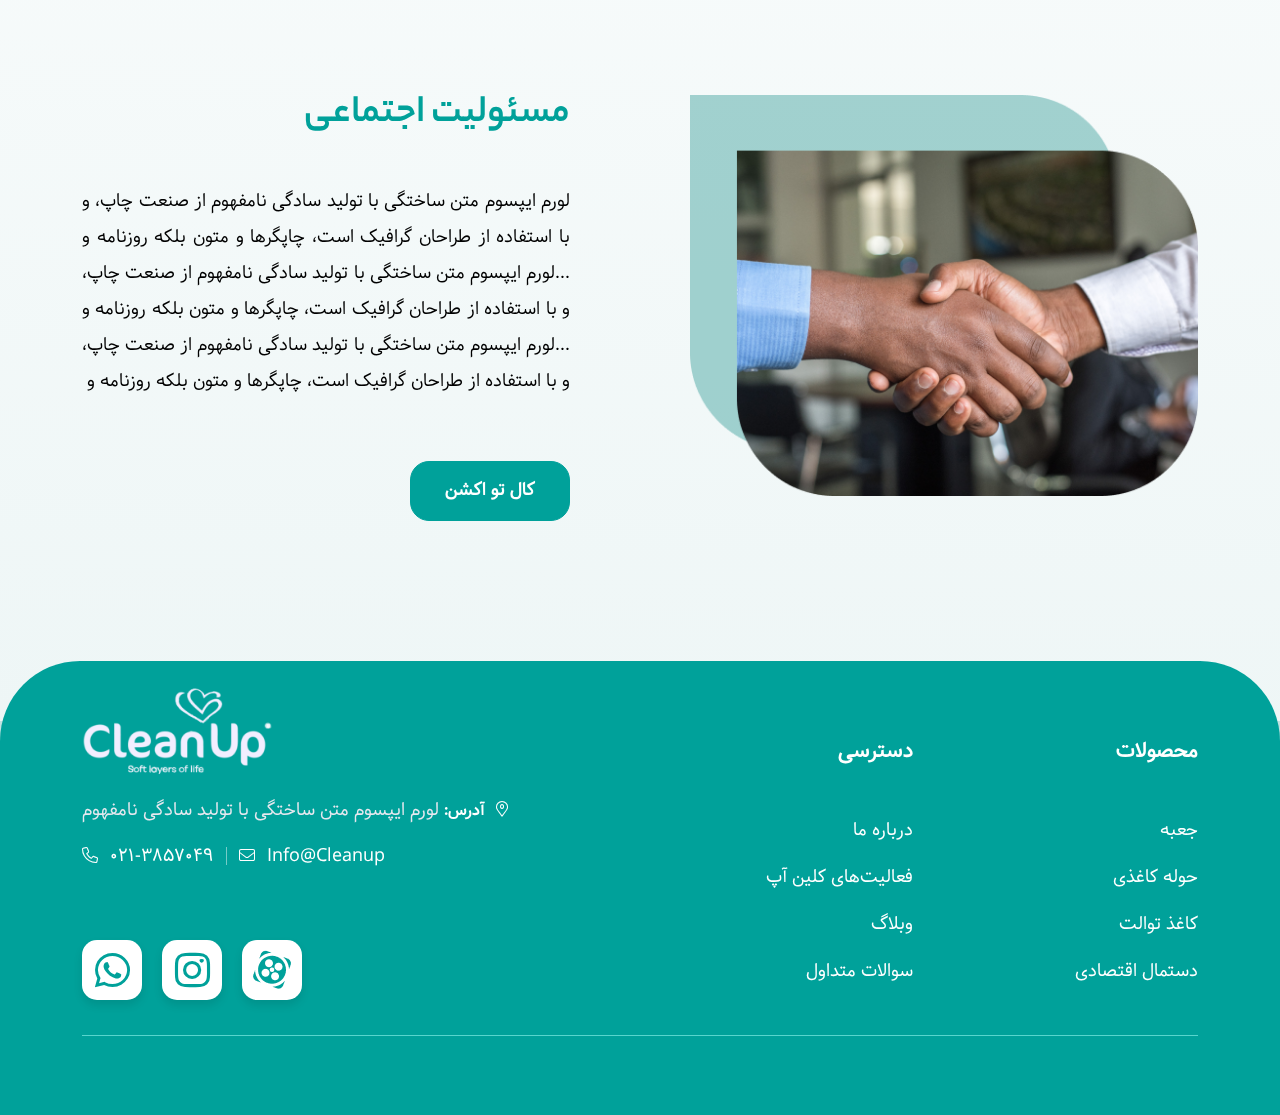
==== commit 05abe4f9: "commit v9 aboutUsPage and contactUs added" ====
--- a/aboutUs.html
+++ b/aboutUs.html
@@ -18,7 +18,12 @@
         background-size: cover;
       }
       footer {
-        margin-top: -50px;
+        margin-top: -60px;
+      }
+      @media screen and (max-width: 767px) {
+        body {
+          background-image: url(./assets/images/bodyMobile.png);
+        }
       }
     </style>
   </head>
@@ -59,12 +64,17 @@
         <img
           src="./assets/images/cloudAboutLeft.png"
           alt=""
-          class="cloudAboutLeft"
+          class="cloudAboutLeft desktop"
         />
-        <img src="./assets/images/cloud.png" alt="" class="cloudRight" />
+        <img
+          src="./assets/images/cloud.png"
+          alt=""
+          class="cloudRight desktop"
+        />
         <img src="./assets/images/cloud.png" alt="" class="cloudRightHalf" />
         <div class="container">
           <div class="content">
+            <img src="./assets/images/cloud.png" alt="" class="cloudInnerTop" />
             <div class="row">
               <div class="col-md-6">
                 <p class="title">درباره ما</p>
@@ -73,18 +83,26 @@
                   افزودن جرقه ای از حس خوب به لحظه های زندگی
                 </p>
               </div>
-              <div class="col-md-6">
-                <img
-                  src="assets/images/aboutUsStarter.png"
-                  alt=""
-                  class="aboutUsImg"
-                />
-              </div>
-            </div>
+              <img
+              src="./assets/images/solidCloud.png"
+              alt=""
+              class="shakeCloud"
+            />
+              <img
+                src="assets/images/aboutUsStarter.png"
+                alt=""
+                class="aboutUsImg"
+              />
+            </div>
+            <img
+              src="./assets/images/solidCloud.png"
+              alt=""
+              class="cloudLeftSingle"
+            />
             <img
               src="./assets/images/cloud.png"
               alt=""
-              class="cloudLeftSingle"
+              class="cloudInnerBottom"
             />
           </div>
         </div>
@@ -93,7 +111,7 @@
       <section id="properies">
         <div class="container">
           <div class="content row">
-            <div class="col-4">
+            <div class="col-md-4 col-sm-12">
               <div class="property">
                 <div class="propertyImg">
                   <img src="./assets/images/propertyMission.png" alt="" />
@@ -106,7 +124,7 @@
                 </p>
               </div>
             </div>
-            <div class="col-4">
+            <div class="col-md-4 col-sm-12">
               <div class="property">
                 <div class="propertyImg">
                   <img src="./assets/images/propertyVision.png" alt="" />
@@ -115,7 +133,7 @@
                 <p>افزودن جرقه ای از حس خوب به لحظه های زندگی</p>
               </div>
             </div>
-            <div class="col-4">
+            <div class="col-md-4 col-sm-12">
               <div class="property">
                 <div class="propertyImg">
                   <img src="./assets/images/propertyTarget.png" alt="" />
@@ -132,8 +150,131 @@
         </div>
       </section>
 
-      <section id="about">
-        <div class="container"></div>
+      <section id="aboutCleanup">
+        <div class="container">
+          <div class="content">
+            <div class="caption">
+              <h2 class="section-title">درباره کلین آپ</h2>
+              <p>
+                کلین آپ در گروه محصولات تیشو؛ در مرداد 1401 بدنیا آمد. این برند
+                که یکی از برندهای شرکت زرین رویاست، در راستای کامل کردن سبد
+                محصولات این گروه و با پشتوانه چندین دهه تولید محصولات سلولزی
+                شرکت زرین رویا پا به عرصه وجود نهاد. گروه زرین از سال ۱۳۶۸ کار
+                خود را در حوزه‌ی تولید ظروف پلاستیکی تغذیه کودکان و دیگر ملزومات
+                بهداشتی و پلاستیکی آغاز کرد و در سال ۱۳۷۹ با تولید پوشک بچه
+                «مای‌بیبی» فعالیت خود را در صنایع سلولزی گسترش داد. با توجه به
+                نیازهای مختلف و متعدد خانواده‌های ایرانی، برند «مای‌لیدی» با
+                ارائه‌ی پدهای بهداشتی بانوان در سال ۱۳۸۰ و برند «ایزی‌لایف» با
+                تولید پوشینه‌ی بزرگسال در سال ۱۳۸۸ سبد محصولات گروه زرین را کامل
+                کردند.
+              </p>
+              <div class="logos">
+                <img
+                  src="./assets/images/zarrinLogo.png"
+                  alt=""
+                  class="zarrinLogo"
+                />
+                <img
+                  src="./assets/images/logoText.png"
+                  alt=""
+                  class="cleanupLogo"
+                />
+              </div>
+            </div>
+            <div class="aboutPicture">
+              <img src="./assets/images/aboutCleanupImg.png" alt="" />
+            </div>
+          </div>
+        </div>
+      </section>
+
+      <section id="group-social">
+        <div class="container">
+          <div id="productGroup">
+            <h2 class="section-title">گروه محصولات کلین آپ</h2>
+            <div class="content">
+              <div class="groupBox row">
+                <div class="col-md-3">
+                  <div class="group">
+                    <div class="imgBox">
+                      <img src="./assets/images/economicGroup.png" alt="" />
+                    </div>
+
+                    <h3 class="name">دستمال اقتصادی</h3>
+                    <p class="description">
+                      در دو طرح ابر و قاصدک
+                      <br />
+                      با رنگبندی متفاوت
+                    </p>
+                    <a href="" class="btn btnCall"> همه محصولات </a>
+                  </div>
+                </div>
+                <div class="col-md-3">
+                  <div class="group">
+                    <div class="imgBox">
+                      <img src="./assets/images/toiletGroup.png" alt="" />
+                    </div>
+                    <h3 class="name">کاغذ توالت</h3>
+                    <p class="description">
+                      لورم ایپسوم
+                      <br />
+                      متن ساختگی
+                    </p>
+                    <a href="" class="btn btnCall"> همه محصولات </a>
+                  </div>
+                </div>
+                <div class="col-md-3">
+                  <div class="group">
+                    <div class="imgBox">
+                      <img src="./assets/images/boxGroup.png" alt="" />
+                    </div>
+                    <h3 class="name">جعبه‌</h3>
+                    <p class="description">
+                      در چهار کالکشن و
+                      <br />
+                      دوازده طرح متفاوت
+                    </p>
+                    <a href="" class="btn btnCall"> همه محصولات </a>
+                  </div>
+                </div>
+                <div class="col-md-3">
+                  <div class="group">
+                    <div class="imgBox">
+                      <img src="./assets/images/towelGroup.png" alt="" />
+                    </div>
+                    <h3 class="name">حوله کاغذی</h3>
+                    <p class="description">
+                      لورم ایپسوم
+                      <br />
+                      متن ساختگی
+                    </p>
+                    <a href="" class="btn btnCall"> همه محصولات </a>
+                  </div>
+                </div>
+              </div>
+            </div>
+          </div>
+          <div id="socialResponsibility">
+            <div class="content">
+              <div class="socialPictue">
+                <img src="./assets/images/socialImg.png" alt="" />
+              </div>
+              <div class="socialCaption">
+                <h2 class="section-title">مسئولیت اجتماعی</h2>
+                <p>
+                  لورم ایپسوم متن ساختگی با تولید سادگی نامفهوم از صنعت چاپ، و
+                  با استفاده از طراحان گرافیک است، چاپگرها و متون بلکه روزنامه و
+                  ...لورم ایپسوم متن ساختگی با تولید سادگی نامفهوم از صنعت چاپ،
+                  و با استفاده از طراحان گرافیک است، چاپگرها و متون بلکه روزنامه
+                  و ...لورم ایپسوم متن ساختگی با تولید سادگی نامفهوم از صنعت
+                  چاپ، و با استفاده از طراحان گرافیک است، چاپگرها و متون بلکه
+                  روزنامه و
+                </p>
+                <a href="" class="btn btnCall">کال تو اکشن </a>
+              </div>
+            </div>
+          </div>
+        </div>
       </section>
 
       <!-- footer -->
--- a/assets/css/main.css
+++ b/assets/css/main.css
@@ -1,3 +1,16 @@
+*::-webkit-scrollbar {
+  display: none;
+}
+/* Hide scrollbar for Chrome, Safari and Opera */
+*::-webkit-scrollbar {
+  display: none;
+}
+
+/* Hide scrollbar for IE, Edge add Firefox */
+* {
+  -ms-overflow-style: none;
+  scrollbar-width: none; /* Firefox */
+}
 a:hover {
   color: #fff;
 }
@@ -31,7 +44,10 @@
 .btnCall:hover {
   color: #fff;
   box-shadow: 0px 0px 35px rgba(0, 161, 154, 0.45);
-}
+  animation: shakeButton 1s cubic-bezier(0.36, 0.07, 0.19, 0.97) both;
+  transform: translate3d(0, 0, 0);
+}
+
 /*============== header ==================*/
 header {
   padding: 20px 0;
@@ -61,14 +77,14 @@
 header .navbar-brand {
   padding: 0;
 }
-/* .stickyHeader {
+.stickyHeader {
   width: 100%;
   position: fixed;
   top: 0;
   z-index: 999;
   background: #ffffff;
   box-shadow: 0px 10px 55px rgba(0, 0, 0, 0.1);
-} */
+}
 
 /*============== Slider ==================*/
 #slide {
@@ -129,6 +145,7 @@
   top: -4%;
   left: 2%;
   max-width: 40%;
+  animation: moveCloud 10s ease 0s infinite normal forwards;
 }
 #slide .slider1 .slider1CloudRight {
   position: absolute;
@@ -213,9 +230,11 @@
   display: flex;
   flex-direction: column;
   justify-content: space-between;
+  transition: 1s;
 }
 .box:hover {
-  box-shadow: 0px 5px 30px rgba(23, 143, 136, 0.3);
+  box-shadow: 0px 10px 50px rgba(23, 143, 136, 0.3);
+  transition: all 1s;
 }
 .box .imgBox {
   height: 100%;
@@ -260,8 +279,7 @@
 .economicalSwiper,
 .paperTowelSwiper,
 .toiletPaperSwiper {
-  margin-bottom: 70px;
-  padding: 0 10px;
+  padding: 20px 5px 70px;
 }
 #product .swiper-wrapper {
   max-height: 400px;
@@ -270,9 +288,7 @@
   align-content: center;
   align-items: center;
 }
-#product .swiper-slide-active .box {
-  box-shadow: 0px 5px 30px rgba(23, 143, 136, 0.3);
-}
+
 #product .swiper-slide {
   height: fit-content;
   display: flex;
@@ -303,11 +319,13 @@
   position: absolute;
   top: -8%;
   left: 13%;
+  animation: moveCloud 10s ease 0s infinite normal forwards;
 }
 .bottomCloud {
   position: absolute;
   bottom: -3%;
   left: -3%;
+  animation: moveCloud 10s ease 0s infinite normal forwards;
 }
 /*================================ Banner ================================*/
 #banner .section-title {
@@ -354,7 +372,7 @@
 #banner .swiper-pagination-bullet {
   width: 18px;
   height: 18px;
-  border: 2px solid #3e45a2;
+  border: 2px solid #505860;
   opacity: 1;
 }
 #banner .swiper-pagination-bullet.swiper-pagination-bullet-active {
@@ -476,7 +494,7 @@
   flex-direction: column;
   align-items: center;
   justify-content: center;
-  z-index: 999;
+  z-index: 800;
   transition: all 0.7s;
 }
 #event .boxHover img {
@@ -639,6 +657,10 @@
   align-items: center;
   justify-content: center;
 }
+.socialsBox:hover {
+  animation: socialsBox 2s ease-in-out 0s infinite normal forwards;
+}
+
 .socialsBox i {
   color: #00a19a;
   font-size: 40px;
@@ -718,7 +740,7 @@
   font-weight: 700;
   font-size: 40px;
   text-align: center;
-  margin-bottom: 100px;
+  margin-bottom: 70px;
 }
 
 .introBg {
@@ -905,22 +927,31 @@
 .productContent .property {
   margin-left: 60px;
   text-align: center;
-}
-.productContent .property span {
+  text-align-last: center;
+  display: flex;
+  flex-direction: column;
+  align-items: center;
+}
+.productContent .property .propertyBg {
   width: 67px;
   height: 68px;
-  padding: 17px;
   border-radius: 50%;
   text-align: center;
-}
-.productContent .property1 span {
+  display: flex;
+  justify-content: center;
+  align-items: center;
+}
+.productContent .property1 .propertyBg {
   background: #80dbd6;
 }
-.productContent .property2 span {
+.productContent .property2 .propertyBg {
   background: #8f90f2;
 }
-.productContent .property3 span {
+.productContent .property3 .propertyBg {
   background: #edaea5;
+}
+.productContent .property3 .propertyBg img {
+  max-width: 33px;
 }
 .productContent .property p {
   font-weight: 400;
@@ -945,7 +976,7 @@
 
 #main .categorySwiper {
   display: flex;
-  padding: 0 30px 40px 0;
+  padding: 30px 30px 40px 0;
   margin-bottom: 80px;
 }
 #main .categorySwiper .swiper-pagination {
@@ -1059,7 +1090,7 @@
 .testimonialSwiper .swiper-pagination-bullet {
   width: 18px;
   height: 18px;
-  border: 2px solid #3e45a2;
+  border: 2px solid #505860;
   opacity: 1;
 }
 .testimonialSwiper .swiper-pagination-bullet.swiper-pagination-bullet-active {
@@ -1075,13 +1106,14 @@
 
 /* =========================================== aboutUs styles =========================================== */
 #starter {
-  padding: 220px 0;
+  padding: 239px 0;
   position: relative;
 }
 #starter .cloudAboutLeft {
   position: absolute;
   left: -3%;
-  top: 0%;
+  top: -3%;
+  z-index: -10;
 }
 #starter .content {
   background: #00a19a;
@@ -1090,6 +1122,21 @@
   text-align: right;
   text-align-last: right;
   position: relative;
+  min-height: 456px;
+}
+#starter .content .cloudInnerTop {
+  position: absolute;
+  top: 6%;
+  right: 30%;
+  max-width: 7%;
+  opacity: 0.7;
+}
+#starter .content .cloudInnerBottom {
+  position: absolute;
+  bottom: 5%;
+  right: 13%;
+  max-width: 10%;
+  opacity: 0.2;
 }
 #starter .content .title {
   font-weight: 700;
@@ -1098,6 +1145,7 @@
   margin: 0 0 60px;
   text-align: right;
   text-align-last: right;
+  line-height: 1;
 }
 #starter .content .aboutUsTitle {
   font-weight: 700;
@@ -1107,24 +1155,30 @@
   text-align: right;
   text-align-last: right;
   font-family: "Yekan-Bakh";
+  line-height: 1;
 }
 #starter .content .aboutUsCaption {
   font-weight: 400;
-  font-size: 32px;
+  font-size: 24px;
   color: #ffffff;
   margin: 0;
   text-align: right;
   text-align-last: right;
   font-family: "Yekan-Bakh";
+  line-height: 1;
 }
 #starter .aboutUsImg {
-  margin-top: -200px;
+  position: absolute;
+  top: -31%;
+  left: 2%;
+  max-width: 50%;
 }
 #starter .cloudRight {
   position: absolute;
   max-width: 10%;
-  right: 20%;
+  right: 15%;
   top: 8%;
+  animation: moveCloud 10s ease 0s infinite normal forwards;
 }
 #starter .cloudRightHalf {
   position: absolute;
@@ -1135,14 +1189,25 @@
 }
 #starter .cloudLeftSingle {
   position: absolute;
-  left: -12%;
-  bottom: 20%;
+  left: -13%;
+  bottom: 11%;
   max-width: 18%;
+}
+#starter .shakeCloud {
+  position: absolute;
+  left: 16%;
+  top: -48%;
+  max-width: 18%;
+  z-index: 10;
+  animation: shakeCloud 2s ease-in-out 0s infinite normal forwards;
 }
 /* properies */
 #properies .content {
   display: flex;
   flex-direction: row;
+}
+#properies .content .col-md-4 {
+  padding: 0 5px;
 }
 #properies .property {
   background: #ffffff;
@@ -1155,7 +1220,9 @@
   font-weight: 700;
   font-size: 32px;
   color: #00a19a;
-  margin: 0 auto 27px;
+  margin: 20px auto 27px;
+  line-height: 16px;
+  font-family: "Yekan-Bakh";
 }
 #properies .property p {
   font-weight: 400;
@@ -1164,6 +1231,7 @@
   margin: 0;
   text-align: justify;
   text-align-last: center;
+  line-height: 37px;
 }
 #properies .propertyImg {
   width: 109px;
@@ -1181,3 +1249,339 @@
   align-items: center;
   justify-content: center;
 }
+#properies .col-4 {
+  padding: 0 5px;
+}
+/* #aboutCleanup */
+#aboutCleanup {
+  padding: 148px 0 163px;
+}
+#aboutCleanup .content {
+  display: flex;
+  flex-direction: row;
+}
+#aboutCleanup .content > div {
+  width: 50%;
+}
+#aboutCleanup .content .caption {
+  padding-left: 95px;
+}
+#aboutCleanup .content .caption .section-title {
+  margin: 0 0 40px;
+  text-align: right;
+  line-height: 1;
+}
+#aboutCleanup .content .caption p {
+  font-weight: 400;
+  font-size: 18px;
+  color: #000000;
+  margin-bottom: 50px;
+  text-align: justify;
+  text-align-last: right;
+}
+#aboutCleanup .content .caption .zarrinLogo {
+  margin-left: 90px;
+}
+#aboutCleanup .content .caption img {
+  max-width: 150px;
+}
+#aboutCleanup .content .aboutPicture {
+  text-align: left;
+}
+/* group-social  its contain Two part of productGroup and socialResponsibility*/
+#group-social {
+  padding: 75px 0 200px;
+  background: linear-gradient(1.88deg, #eaf4f4 -22.4%, #ffffff 98.41%);
+  border-radius: 80px 80px 0 0;
+}
+/* #productGroup */
+#productGroup {
+  margin-bottom: 225px;
+}
+#productGroup .section-title {
+  margin: 0 auto 80px;
+}
+#productGroup .groupBox {
+  display: flex;
+  justify-content: space-between;
+}
+#productGroup .groupBox .col-md-3 {
+  padding: 0 6px;
+}
+#productGroup .groupBox .group {
+  background: #ffffff;
+  box-shadow: 0px 3px 7px rgba(0, 161, 154, 0.15);
+  border-radius: 40px;
+  padding: 46px 30px 30px;
+  text-align: center;
+  text-align-last: center;
+  transition: 1s;
+}
+#productGroup .groupBox .group:hover {
+  box-shadow: 0px 10px 50px rgba(23, 143, 136, 0.3);
+  transform: scale(1.05);
+  transition: all 1s;
+}
+#productGroup .groupBox .group .imgBox {
+  min-height: 210px;
+}
+#productGroup .groupBox .group img {
+  margin: 0 auto 27px;
+}
+#productGroup .groupBox .group .name {
+  color: #00a19a;
+  font-weight: 900;
+  font-size: 24px;
+  margin: 0 auto 15px;
+  text-align: center;
+  text-align-last: center;
+  font-family: "Yekan-Bakh";
+  line-height: 1;
+}
+#productGroup .groupBox .group .description {
+  color: #1d1d1b;
+  font-weight: 400;
+  font-size: 14px;
+  margin: 0 auto 20px;
+  text-align: center;
+  text-align-last: center;
+}
+
+/* socialResponsibility */
+#socialResponsibility .content {
+  display: flex;
+  flex-direction: row;
+}
+#socialResponsibility .content > div {
+  width: 50%;
+}
+#socialResponsibility .content .socialCaption {
+  padding-right: 70px;
+}
+#socialResponsibility .content .socialPictue {
+  padding-left: 50px;
+}
+#socialResponsibility .content .socialCaption .section-title {
+  margin: 0 0 48px;
+  text-align: right;
+  line-height: 1;
+}
+#socialResponsibility .content .socialCaption p {
+  font-weight: 400;
+  font-size: 18px;
+  color: #000000;
+  margin-bottom: 62px;
+  text-align: justify;
+  text-align-last: right;
+}
+#socialResponsibility .content .socialCaption .call {
+  background: #00a19a;
+  color: #ffffff;
+  border-radius: 19px;
+  font-weight: 700;
+  font-size: 18px;
+  text-align: center;
+  align-items: center;
+  display: flex;
+  width: fit-content;
+  height: 60px;
+  padding: 0 34px;
+}
+#socialResponsibility .btnCAll {
+  margin-right: 0;
+}
+
+@keyframes shakeCloud {
+  0%,
+  100% {
+    transform: translateX(0%);
+    transform-origin: 50% 50%;
+  }
+
+  15% {
+    transform: translateX(-30px) rotate(-6deg);
+  }
+
+  30% {
+    transform: translateX(15px) rotate(6deg);
+  }
+
+  45% {
+    transform: translateX(-15px) rotate(-3.6deg);
+  }
+
+  60% {
+    transform: translateX(9px) rotate(2.4deg);
+  }
+
+  75% {
+    transform: translateX(-6px) rotate(-1.2deg);
+  }
+}
+
+@keyframes socialsBox {
+  0%,
+  100% {
+    transform: translateX(0%);
+    transform-origin: 50% 50%;
+  }
+
+  15% {
+    transform: translateX(-10px) rotate(-6deg);
+  }
+
+  30% {
+    transform: translateX(10px) rotate(6deg);
+  }
+
+  45% {
+    transform: translateX(-10px) rotate(-3.6deg);
+  }
+
+  60% {
+    transform: translateX(6px) rotate(2.4deg);
+  }
+
+  75% {
+    transform: translateX(-4px) rotate(-1.2deg);
+  }
+}
+
+@keyframes shakeButton {
+  10%,
+  90% {
+    transform: translate3d(-1px, 0, 0);
+  }
+  20%,
+  80% {
+    transform: translate3d(2px, 0, 0);
+  }
+  30%,
+  50%,
+  70% {
+    transform: translate3d(-4px, 0, 0);
+  }
+  40%,
+  60% {
+    transform: translate3d(4px, 0, 0);
+  }
+}
+
+@keyframes moveCloud {
+  0%,
+  100% {
+    transform: translateX(0);
+  }
+
+  10%,
+  30%,
+  50%,
+  70% {
+    transform: translateX(-10px);
+  }
+
+  20%,
+  40%,
+  60% {
+    transform: translateX(10px);
+  }
+
+  80% {
+    transform: translateX(8px);
+  }
+
+  90% {
+    transform: translateX(-8px);
+  }
+}
+
+/* contactus styles */
+#contactus {
+  padding: 95px 0 117px;
+}
+#contactus .content {
+  background: #00a19a;
+  box-shadow: 0px 35px 45px rgba(0, 161, 154, 0.15);
+  border-radius: 0 100px 100px 100px;
+  padding: 76px 26px 30px;
+  position: relative;
+}
+#contactus .content .topFormCloud {
+  position: absolute;
+  top: -9%;
+  left: 10%;
+  max-width: 20%;
+  animation: moveCloud 10s ease 0s infinite normal forwards;
+}
+#contactus .content .title {
+  color: #ffffff;
+  font-weight: 700;
+  font-size: 32px;
+  font-weight: 700;
+  font-size: 32px;
+  margin: 0 0 55px;
+  line-height: 1;
+  text-align: right;
+  text-align-last: right;
+}
+#contactus .content .caption {
+  color: #ffffff;
+}
+
+#contactus .content .caption i {
+  margin-left: 7px;
+  font-size: 20px;
+}
+#contactus .content a {
+  color: #ffffff;
+}
+#contactus .content strong {
+  font-weight: 900;
+  font-size: 16px;
+  margin-left: 20px;
+}
+#contactus .content .addressText,
+#contactus .content .email,
+#contactus .content .phone,
+#contactus .content .whatsapp {
+  display: flex;
+  flex-direction: row;
+  align-items: baseline;
+}
+#contactus .content .addressText p {
+  display: inline-block;
+  font-weight: 700;
+  font-size: 14px;
+  align-items: center;
+  text-align: justify;
+  text-align-last: right;
+  margin: 0;
+}
+#contactus .content .addressText {
+  margin-bottom: 20px;
+}
+#contactus .content .email {
+  font-weight: 600;
+  font-size: 16px;
+  margin-bottom: 24px;
+}
+#contactus .content .phone {
+  margin-bottom: 20px;
+}
+#contactus .content .whatsapp {
+  margin-bottom: 68px;
+}
+#contactus .content .map {
+  border-radius: 10px;
+  margin: 0 auto 35px;
+}
+#contactus .icons {
+  text-align: center;
+  display: flex;
+  align-content: center;
+  justify-content: center;
+  align-items: center;
+}
+#contactus .instagramIcon {
+  font-size: 36px;
+}
--- a/assets/css/responsive.css
+++ b/assets/css/responsive.css
@@ -511,13 +511,13 @@
   }
   #main .swiper-wrapper {
     z-index: 90;
-    padding: 0 15px;
+    padding: 10px 15px 40px;
   }
   #main .categorySwiper {
     margin-bottom: 0;
   }
   #main .categories {
-    margin-bottom: 40px;
+    margin-bottom: 0;
   }
   .intro {
     display: flex;
@@ -683,6 +683,206 @@
   .testimonialSwiper .swiper-slide .date {
     font-size: 14px;
   }
+  /* aboutUs styles */
+  #starter {
+    padding: 131px 0 0;
+  }
+  #starter .shakeCloud {
+    max-width: 30%;
+    top: -32%;
+  }
+  #starter .container {
+    padding-right: 0;
+  }
+  #starter .content {
+    border-radius: 0 0 0 80px;
+    padding: 15px;
+    min-height: 356px;
+    display: flex;
+    align-items: flex-end;
+    padding-bottom: 45px;
+  }
+  #starter .content .cloudInnerTop {
+    top: 20%;
+    right: 23%;
+    max-width: 10%;
+  }
+  #starter .content .cloudInnerBottom {
+    right: 42%;
+  }
+  #starter .aboutUsImg {
+    max-width: 65%;
+    top: -20%;
+  }
+  #starter .cloudLeftSingle {
+    position: absolute;
+    left: -18%;
+    bottom: 9%;
+    max-width: 40%;
+    animation: moveCloud 10s ease 0s infinite normal forwards;
+  }
+  #starter .content .title {
+    font-weight: 700;
+    font-size: 14px;
+    margin: 0 0 32px;
+  }
+  #starter .content .aboutUsTitle {
+    font-weight: 700;
+    font-size: 30px;
+  }
+  #starter .content .aboutUsCaption {
+    font-weight: 400;
+    font-size: 20px;
+    max-width: 70%;
+    line-height: 2;
+  }
+  /* properies */
+  #properies {
+    padding: 130px 0 0;
+  }
+  #properies .content {
+    flex-direction: column;
+  }
+  #properies .content .col-md-4 {
+    padding: 0 16px;
+  }
+  #properies .property {
+    padding: 90px 30px 35px;
+    margin-bottom: 74px;
+  }
+  #properies .property h2 {
+    font-weight: 700;
+    font-size: 21px;
+    margin: 0 auto 30px;
+  }
+  #properies .property p {
+    font-weight: 400;
+    font-size: 14px;
+    line-height: 25px;
+  }
+  #properies .property:nth-child(1) p {
+    text-align: center;
+  }
+  #properies .propertyImg {
+    width: 93px;
+    height: 93px;
+    padding: 20px;
+  }
+  /* #aboutCleanup */
+  #aboutCleanup {
+    padding: 0;
+    margin-bottom: 60px;
+  }
+  #aboutCleanup .content {
+    flex-direction: column;
+  }
+  #aboutCleanup .content > div {
+    width: 100%;
+  }
+  #aboutCleanup .content .caption {
+    padding: 0;
+    order: 1;
+  }
+  #aboutCleanup .content .caption .section-title {
+    margin-bottom: 24px;
+  }
+  #aboutCleanup .content .caption p {
+    font-weight: 400;
+    font-size: 14px;
+    margin-bottom: 30px;
+  }
+  #aboutCleanup .content .aboutPicture {
+    text-align: center;
+    margin-bottom: 34px;
+  }
+  .logos {
+    display: flex;
+    flex-direction: row;
+    justify-content: space-evenly;
+  }
+  #aboutCleanup .content .caption .zarrinLogo {
+    margin: 0;
+  }
+  #aboutCleanup .content .caption img {
+    margin: 0;
+    max-width: 20%;
+  }
+  /* #group-social */
+  #group-social {
+    padding: 40px 0;
+    background: linear-gradient(2.04deg, #eaf4f4 0.1%, #ffffff 156.71%);
+  }
+  #productGroup {
+    margin-bottom: 80px;
+  }
+  #productGroup .section-title {
+    margin-bottom: 40px;
+  }
+  #productGroup .groupBox {
+    overflow-x: scroll;
+    flex-wrap: nowrap;
+    padding-bottom: 20px;
+  }
+  #productGroup .groupBox .col-md-3 {
+    max-width: 80%;
+  }
+  #productGroup .groupBox .group:hover {
+    box-shadow: 0px 3px 7px rgb(0 161 154 / 15%);
+  }
+  #productGroup .groupBox .group .name {
+    font-weight: 900;
+    font-size: 21px;
+  }
+  #productGroup .groupBox .group .description {
+    font-weight: 400;
+    font-size: 14px;
+  }
+  #productGroup .groupBox .group .seeAllProducts {
+    font-weight: 700;
+    font-size: 14px;
+  }
+  /*  #socialResponsibility */
+  #socialResponsibility {
+    padding-bottom: 35px;
+  }
+  #socialResponsibility .content {
+    flex-direction: column;
+  }
+  #socialResponsibility .content > div {
+    width: 100%;
+  }
+  #socialResponsibility .content .socialPictue,
+  #socialResponsibility .content .socialCaption {
+    padding: 0;
+  }
+  #socialResponsibility .content .socialPictue {
+    order: 1;
+    margin: 40px 0 20px;
+
+  }
+  #socialResponsibility .content .socialCaption .section-title {
+    margin-bottom: 24px;
+  }
+  #socialResponsibility .content .socialCaption p {
+    font-weight: 400;
+    font-size: 14px;
+    margin-bottom: 42px;
+  }
+  #socialResponsibility .content .socialCaption .call {
+    font-weight: 700;
+    font-size: 14px;
+    border-radius: 10px;
+    height: 36px;
+  }
+}
+
+@media screen and (max-width: 359px) {
+  .box {
+    padding: 0;
+    width: 220px;
+    height: 290px;
+    box-shadow: 0px 3px 7px rgb(0 0 0 / 5%);
+  }
 }
 
 /*============== tablet ==================*/
@@ -797,3 +997,26 @@
     display: none;
   }
 }
+
+@media screen and (min-width: 1600px) {
+  #starter .cloudRight {
+    position: absolute;
+    max-width: 10%;
+    right: 22%;
+    top: 6%;
+  }
+}
+
+@media screen and (max-width: 1088px) {
+  .productContent .property {
+    margin-left: 30px;
+  }
+  .testimonialSwiper .swiper-button-next {
+    right: 24%;
+  }
+  .box {
+    width: 220px;
+    height: 313px;
+  }
+}
+
